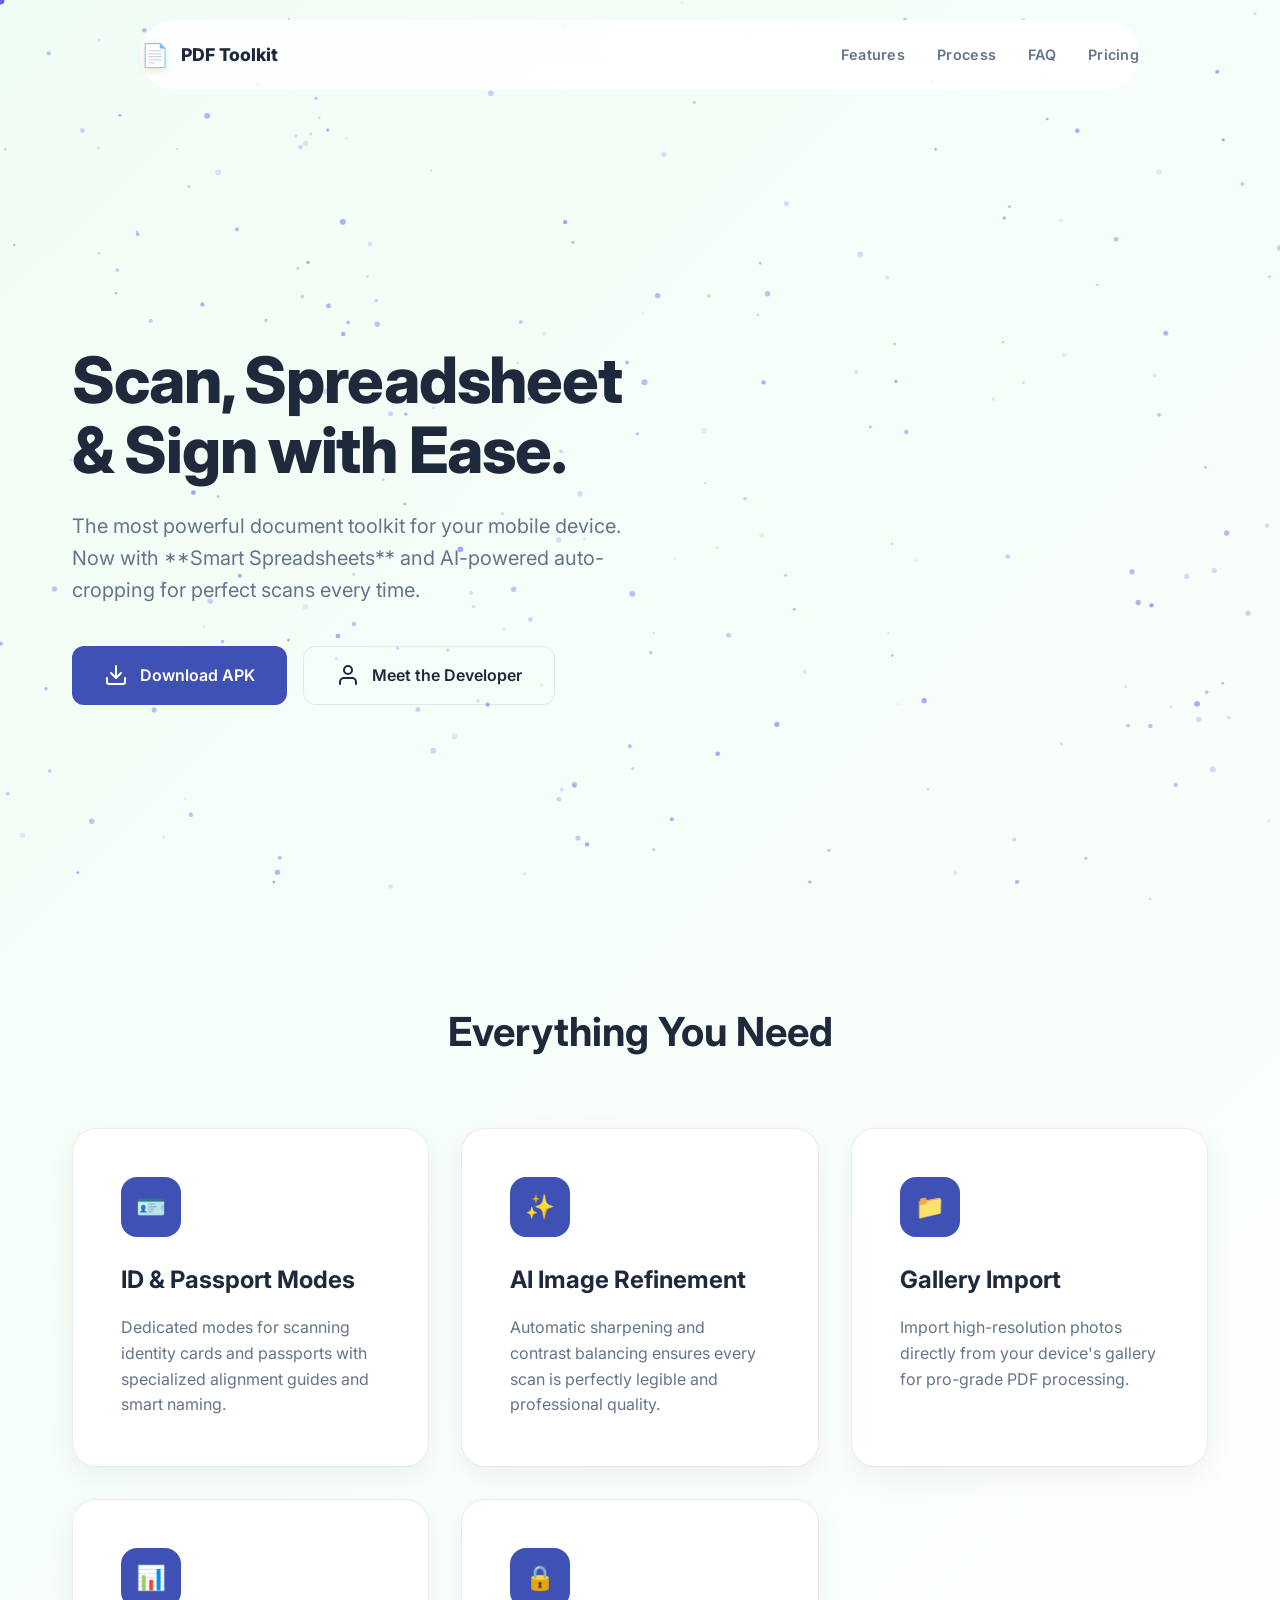
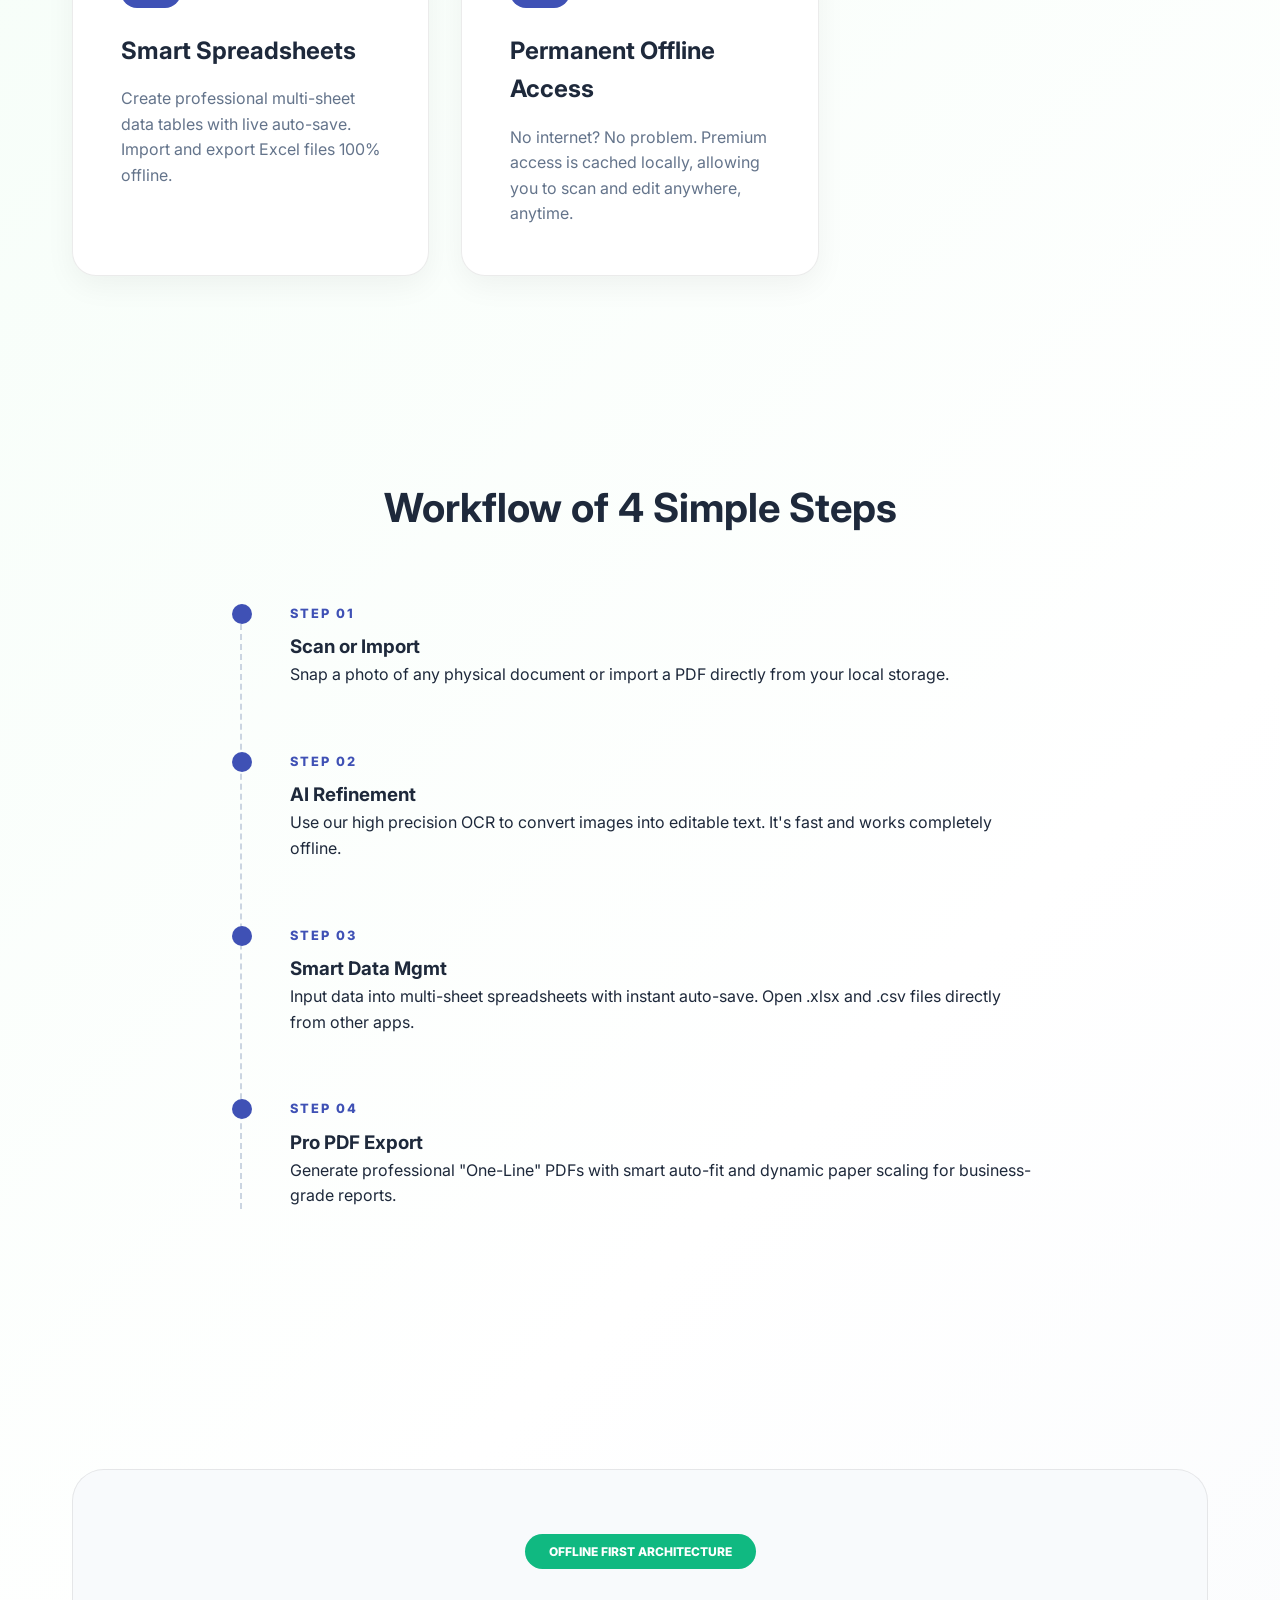
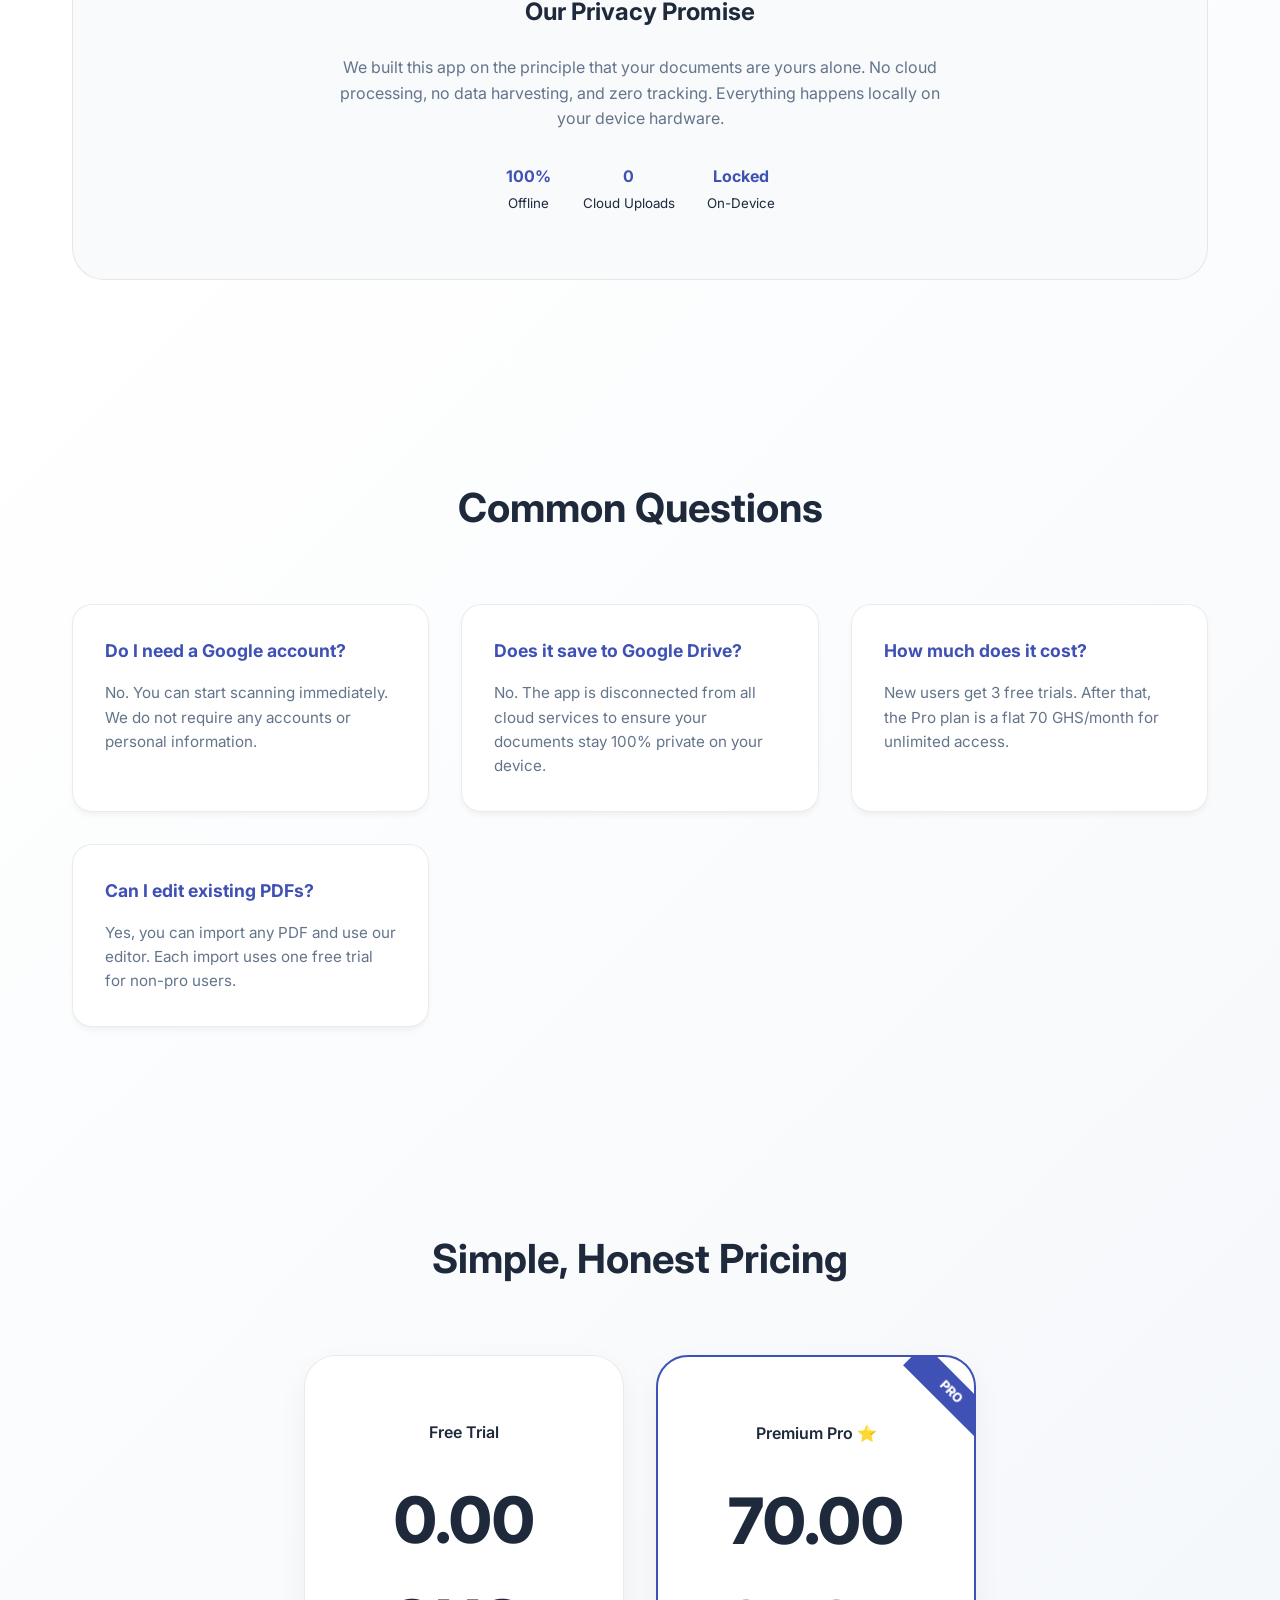
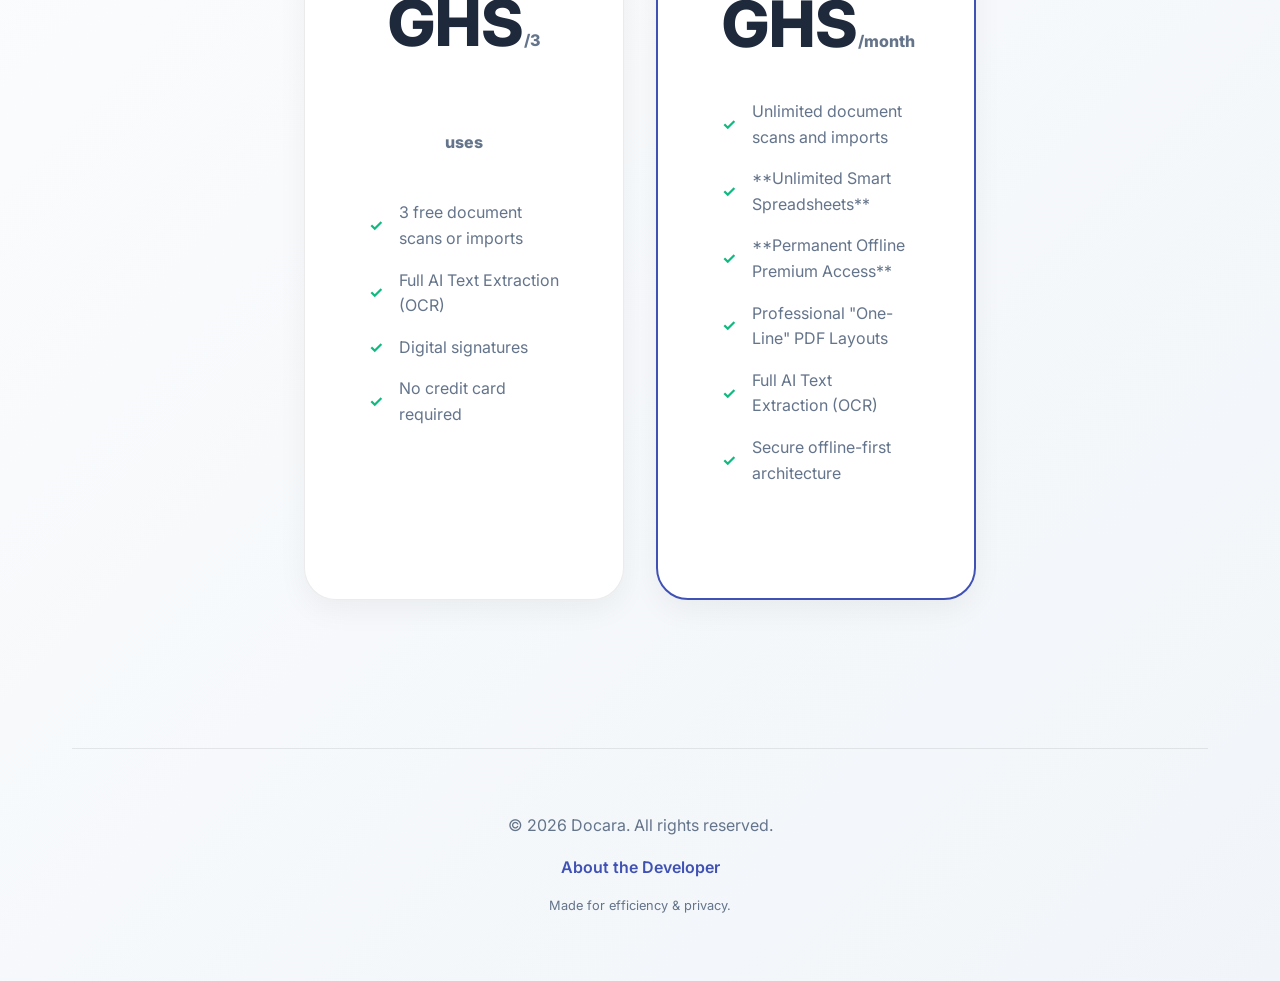
==== landing_page/index.html @ e5826e5a "Initial commit - Clean project state" ====
<!DOCTYPE html>
<html lang="en">

<head>
    <meta charset="UTF-8">
    <meta name="viewport" content="width=device-width, initial-scale=1.0">
    <title>Docara | Professional Document Toolkit</title>
    <link rel="stylesheet" href="style.css">
</head>

<body>
    <!-- Moving Dot Animation Canvas -->
    <canvas id="particleCanvas"></canvas>

    <!-- Navigation Header -->
    <nav class="navbar">
        <div class="nav-container">
            <a href="#" class="nav-logo">
                <div class="logo-icon">📄</div>
                <span>PDF Toolkit</span>
            </a>
            <div class="nav-links">
                <a href="#features">Features</a>
                <a href="#how-it-works">Process</a>
                <a href="#faq">FAQ</a>
                <a href="#pricing">Pricing</a>
            </div>
            <button class="mobile-menu-btn" aria-label="Toggle Menu">
                <span></span>
                <span></span>
                <span></span>
            </button>
        </div>
    </nav>

    <div class="container">
        <!-- Hero Section -->
        <header class="animate">
            <div class="hero-content">
                <div class="hero-left">
                    <h1>Scan, Spreadsheet & Sign with Ease.</h1>
                    <p class="hero-subtitle">The most powerful document toolkit for your mobile device. Now with **Smart Spreadsheets** and AI-powered auto-cropping for perfect scans every time.</p>
                    <div class="cta-group">
                        <a href="Latest_Builds/PDF_Scanner_Latest.apk" class="btn btn-primary" download>
                            <svg width="24" height="24" viewBox="0 0 24 24" fill="none" stroke="currentColor"
                                stroke-width="2" stroke-linecap="round" stroke-linejoin="round">
                                <path d="M21 15v4a2 2 0 0 1-2 2H5a2 2 0 0 1-2-2v-4"></path>
                                <polyline points="7 10 12 15 17 10"></polyline>
                                <line x1="12" y1="15" x2="12" y2="3"></line>
                            </svg>
                            Download APK
                        </a>
                        <a href="about.html" class="btn"
                            style="border: 1px solid var(--glass-border); color: var(--text-main);">
                            <svg width="24" height="24" viewBox="0 0 24 24" fill="none" stroke="currentColor"
                                stroke-width="2" stroke-linecap="round" stroke-linejoin="round">
                                <path d="M20 21v-2a4 4 0 0 0-4-4H8a4 4 0 0 0-4 4v2"></path>
                                <circle cx="12" cy="7" r="4"></circle>
                            </svg>
                            Meet the Developer
                        </a>
                    </div>
                </div>
                <div class="hero-right">
                    <!-- App Mockup Removed Based on User Request -->
                </div>
            </div>
        </header>

        <!-- Features Section -->
        <section id="features" class="features">
            <h2 class="section-title">Everything You Need</h2>
            <div class="feature-grid">
                <div class="feature-card animate">
                    <div class="feature-icon">🪪</div>
                    <h3>ID & Passport Modes</h3>
                    <p>Dedicated modes for scanning identity cards and passports with specialized alignment guides and smart naming.</p>
                </div>
                <div class="feature-card animate">
                    <div class="feature-icon">✨</div>
                    <h3>AI Image Refinement</h3>
                    <p>Automatic sharpening and contrast balancing ensures every scan is perfectly legible and professional quality.</p>
                </div>
                <div class="feature-card animate">
                    <div class="feature-icon">📁</div>
                    <h3>Gallery Import</h3>
                    <p>Import high-resolution photos directly from your device's gallery for pro-grade PDF processing.</p>
                </div>
                <div class="feature-card animate">
                    <div class="feature-icon">📊</div>
                    <h3>Smart Spreadsheets</h3>
                    <p>Create professional multi-sheet data tables with live auto-save. Import and export Excel files 100% offline.</p>
                </div>
                <div class="feature-card animate">
                    <div class="feature-icon">🔒</div>
                    <h3>Permanent Offline Access</h3>
                    <p>No internet? No problem. Premium access is cached locally, allowing you to scan and edit anywhere, anytime.</p>
                </div>
            </div>
        </section>

        <!-- How it Works -->
        <section id="how-it-works" class="how-it-works animate" style="padding: 100px 0;">
            <h2 class="section-title">Workflow of 4 Simple Steps</h2>
            <div class="steps-container">
                <div class="step-item">
                    <span class="step-number">Step 01</span>
                    <h3>Scan or Import</h3>
                    <p>Snap a photo of any physical document or import a PDF directly from your local storage.</p>
                </div>
                <div class="step-item">
                    <span class="step-number">Step 02</span>
                    <h3>AI Refinement</h3>
                    <p>Use our high precision OCR to convert images into editable text. It's fast and works completely
                        offline.</p>
                </div>
                <div class="step-item">
                    <span class="step-number">Step 03</span>
                    <h3>Smart Data Mgmt</h3>
                    <p>Input data into multi-sheet spreadsheets with instant auto-save. Open .xlsx and .csv files directly from other apps.</p>
                </div>
                <div class="step-item">
                    <span class="step-number">Step 04</span>
                    <h3>Pro PDF Export</h3>
                    <p>Generate professional "One-Line" PDFs with smart auto-fit and dynamic paper scaling for business-grade reports.</p>
                </div>
            </div>
        </section>

        <!-- Privacy Promise -->
        <section class="animate">
            <div class="privacy-promise">
                <span class="privacy-badge">OFFLINE FIRST ARCHITECTURE</span>
                <h2>Our Privacy Promise</h2>
                <p style="max-width: 600px; margin: 1.5rem auto; color: var(--text-dim);">We built this app on the
                    principle that your documents are yours alone. No cloud processing, no data harvesting, and zero
                    tracking. Everything happens locally on your device hardware.</p>
                <div style="display: flex; justify-content: center; gap: 2rem; margin-top: 2rem;">
                    <div><strong class="text-accent">100%</strong><br><small>Offline</small></div>
                    <div><strong class="text-accent">0</strong><br><small>Cloud Uploads</small></div>
                    <div><strong class="text-accent">Locked</strong><br><small>On-Device</small></div>
                </div>
            </div>
        </section>

        <!-- FAQ Section -->
        <section id="faq" style="padding: 100px 0;">
            <h2 class="section-title">Common Questions</h2>
            <div class="faq-grid animate">
                <div class="faq-card">
                    <h4>Do I need a Google account?</h4>
                    <p>No. You can start scanning immediately. We do not require any accounts or personal information.</p>
                </div>
                <div class="faq-card">
                    <h4>Does it save to Google Drive?</h4>
                    <p>No. The app is disconnected from all cloud services to ensure your documents stay 100% private on your device.</p>
                </div>
                <div class="faq-card">
                    <h4>How much does it cost?</h4>
                    <p>New users get 3 free trials. After that, the Pro plan is a flat 70 GHS/month for
                        unlimited access.</p>
                </div>
                <div class="faq-card">
                    <h4>Can I edit existing PDFs?</h4>
                    <p>Yes, you can import any PDF and use our editor. Each import uses one free trial for non-pro users.</p>
                </div>
            </div>
        </section>


        <!-- Pricing Section -->
        <section id="pricing" class="pricing">
            <h2 class="section-title">Simple, Honest Pricing</h2>
            <div style="display: flex; justify-content: center; gap: 2rem; flex-wrap: wrap; margin-bottom: 3rem;">
                <!-- Trial Card -->
                <div class="pricing-card animate" style="flex: 1; min-width: 260px; max-width: 320px;">
                    <p style="font-weight: 600;">Free Trial</p>
                    <div class="price">0.00 GHS<span>/3 uses</span></div>
                    <ul class="pricing-list">
                        <li>3 free document scans or imports</li>
                        <li>Full AI Text Extraction (OCR)</li>
                        <li>Digital signatures</li>
                        <li>No credit card required</li>
                    </ul>
                </div>
                <!-- Pro Card -->
                <div class="pricing-card animate has-ribbon" style="flex: 1; min-width: 260px; max-width: 320px;">
                    <p style="font-weight: 600;">Premium Pro ⭐</p>
                    <div class="price">70.00 GHS<span>/month</span></div>
                    <ul class="pricing-list">
                        <li>Unlimited document scans and imports</li>
                        <li>**Unlimited Smart Spreadsheets**</li>
                        <li>**Permanent Offline Premium Access**</li>
                        <li>Professional "One-Line" PDF Layouts</li>
                        <li>Full AI Text Extraction (OCR)</li>
                        <li>Secure offline-first architecture</li>
                    </ul>
                </div>
            </div>
        </section>

        <!-- Footer -->
        <footer
            style="padding: 4rem 0; text-align: center; border-top: 1px solid var(--glass-border); position: relative; z-index: 1;">
            <p style="color: var(--text-dim)">&copy; 2026 Docara. All rights reserved.</p>
            <p style="margin-top: 1rem;"><a href="about.html"
                    style="color: var(--primary); text-decoration: none; font-weight: 600;">About the Developer</a></p>
            <p style="font-size: 0.8rem; margin-top: 1rem; color: var(--text-dim);">Made for efficiency & privacy.</p>
        </footer>
    </div>

    <!-- Particle Background Script -->
    <script>
        const canvas = document.getElementById('particleCanvas');
        const ctx = canvas.getContext('2d');
        let particles = [];
        const particleCount = 1000;

        window.addEventListener('resize', resizeCanvas);
        function resizeCanvas() {
            canvas.width = window.innerWidth;
            canvas.height = window.innerHeight;
        }
        resizeCanvas();

        class Particle {
            constructor() {
                this.init();
            }
            init() {
                this.x = Math.random() * canvas.width;
                this.y = Math.random() * canvas.height;
                this.size = Math.random() * 2 + 1;
                this.speedX = Math.random() * 0.5 - 0.25;
                this.speedY = Math.random() * 0.5 - 0.25;
                this.opacity = Math.random() * 0.5 + 0.1;
            }
            update() {
                this.x += this.speedX;
                this.y += this.speedY;

                if (this.x < 0 || this.x > canvas.width || this.y < 0 || this.y > canvas.height) {
                    this.init();
                }
            }
            draw() {
                ctx.fillStyle = `rgba(99, 102, 241, ${this.opacity})`;
                ctx.beginPath();
                ctx.arc(this.x, this.y, this.size, 0, Math.PI * 2);
                ctx.fill();
            }
        }

        for (let i = 0; i < particleCount; i++) {
            particles.push(new Particle());
        }

        function animate() {
            ctx.clearRect(0, 0, canvas.width, canvas.height);
            particles.forEach(p => {
                p.update();
                p.draw();
            });
            requestAnimationFrame(animate);
        }
        animate();

        // Reveal animations
        const observer = new IntersectionObserver((entries) => {
            entries.forEach(entry => {
                if (entry.isIntersecting) {
                    entry.target.classList.add('visible');
                }
            });
        }, { threshold: 0.1 });

        document.querySelectorAll('.animate').forEach(el => observer.observe(el));

        // Navbar Scroll Effect
        const navbar = document.querySelector('.navbar');
        window.addEventListener('scroll', () => {
            if (window.scrollY > 50) {
                navbar.style.padding = '0.5rem 0';
                navbar.style.boxShadow = '0 10px 30px rgba(0,0,0,0.1)';
            } else {
                navbar.style.padding = '0';
                navbar.style.boxShadow = 'none';
            }
        });

        // Mobile Menu Toggle
        const mobileBtn = document.querySelector('.mobile-menu-btn');
        const navLinks = document.querySelector('.nav-links');

        mobileBtn.addEventListener('click', (e) => {
            e.stopPropagation();
            navLinks.classList.toggle('active');
        });

        // Close mobile menu on link click
        document.querySelectorAll('.nav-links a').forEach(link => {
            link.addEventListener('click', () => {
                if (window.innerWidth <= 968) {
                    navLinks.classList.remove('active');
                }
            });
        });

        // Close mobile menu when clicking outside
        document.addEventListener('click', (e) => {
            if (window.innerWidth <= 968 && navLinks.classList.contains('active')) {
                if (!navLinks.contains(e.target) && !mobileBtn.contains(e.target)) {
                    navLinks.classList.remove('active');
                }
            }
        });
    </script>
</body>

</html>
---- landing_page/style.css ----
@import url('https://fonts.googleapis.com/css2?family=Inter:wght@400;600;800&display=swap');

:root {
    --primary: #3F51B5;
    --primary-dark: #303F9F;
    --accent: #6366f1;
    --bg-dark: #f0fdf4;
    --bg-gradient: linear-gradient(135deg, #f0fdf4 0%, #ffffff 50%, #f1f5f9 100%);
    --bg-card: #ffffff;
    --text-main: #1e293b;
    --text-dim: #64748b;
    --glass-border: rgba(0, 0, 0, 0.08);
    --card-shadow: 0 10px 30px rgba(0, 0, 0, 0.05);
    --nav-height: 80px;
}

* {
    margin: 0;
    padding: 0;
    box-sizing: border-box;
}

body {
    font-family: 'Inter', sans-serif;
    background-color: var(--bg-dark);
    background-image: var(--bg-gradient);
    color: var(--text-main);
    line-height: 1.6;
    overflow-x: hidden;
    min-height: 100vh;
}

html {
    overflow-x: hidden;
}

/* Particle Canvas */
#particleCanvas {
    position: fixed;
    top: 0;
    left: 0;
    width: 100%;
    height: 100%;
    z-index: -1;
    pointer-events: none;
}

/* Animations */
@keyframes fadeIn {
    from { opacity: 0; transform: translateY(20px); }
    to { opacity: 1; transform: translateY(0); }
}

.animate {
    opacity: 0;
    transition: all 0.8s ease;
}

.animate.visible {
    opacity: 1;
    transform: translateY(0);
}

/* Layout */
.container {
    max-width: 1200px;
    margin: 0 auto;
    padding: 0 2rem;
    position: relative;
    z-index: 1;
}

@media (max-width: 768px) {
    .container {
        padding: 0 1.25rem;
    }
}

/* Floating Pill Navigation Bar */
.navbar {
    position: fixed;
    top: 20px;
    left: 50%;
    transform: translateX(-50%);
    width: 90%;
    max-width: 1000px;
    height: 70px;
    background: rgba(255, 255, 255, 0.85);
    backdrop-filter: blur(20px);
    -webkit-backdrop-filter: blur(20px);
    border: 1px solid rgba(255, 255, 255, 0.4);
    border-radius: 100px;
    z-index: 1000;
    display: flex !important;
    align-items: center !important;
    padding: 0 1.5rem;
    box-shadow: 0 10px 40px rgba(0, 0, 0, 0.08);
    transition: all 0.4s cubic-bezier(0.4, 0, 0.2, 1);
}

.nav-container {
    width: 100%;
    display: flex !important;
    justify-content: space-between !important;
    align-items: center !important;
}

.nav-logo {
    display: flex !important;
    align-items: center !important;
    gap: 0.75rem;
    text-decoration: none;
    color: var(--text-main);
    font-weight: 800;
    font-size: 1.1rem;
    white-space: nowrap;
}

.logo-icon {
    font-size: 1.4rem;
    filter: drop-shadow(0 2px 4px rgba(0,0,0,0.1));
}

.nav-links {
    display: flex !important;
    gap: 2rem;
    align-items: center !important;
}

.nav-links a {
    text-decoration: none;
    color: var(--text-dim);
    font-weight: 600;
    font-size: 0.9rem;
    transition: all 0.3s ease;
    letter-spacing: 0.02em;
}

.nav-links a:hover {
    color: var(--primary);
    transform: translateY(-1px);
}

.nav-cta {
    display: flex !important;
    align-items: center !important;
}

.btn-sm {
    padding: 0.7rem 1.5rem !important;
    font-size: 0.85rem !important;
    border-radius: 50px !important;
    background: var(--primary) !important;
    color: #fff !important;
    box-shadow: 0 4px 15px rgba(63, 81, 181, 0.3) !important;
}

.btn-sm:hover {
    transform: translateY(-2px) scale(1.05) !important;
    box-shadow: 0 8px 20px rgba(63, 81, 181, 0.4) !important;
}

.mobile-menu-btn {
    display: none;
    flex-direction: column;
    gap: 5px;
    background: none;
    border: none;
    cursor: pointer;
    padding: 10px;
}

.mobile-menu-btn span {
    width: 22px;
    height: 2px;
    background: var(--text-main);
    border-radius: 2px;
    transition: all 0.3s ease;
}

/* Mobile Menu Active State */
.nav-links.active {
    display: flex !important;
    position: fixed;
    top: 90px;
    left: 5%;
    width: 90%;
    background: rgba(255, 255, 255, 0.98);
    backdrop-filter: blur(10px);
    flex-direction: column;
    padding: 2rem;
    border-radius: 24px;
    box-shadow: 0 15px 40px rgba(0,0,0,0.15);
    border: 1px solid rgba(255,255,255,0.5);
    z-index: 999;
    animation: slideIn 0.3s ease forwards;
}

@keyframes slideIn {
    from { opacity: 0; transform: translateY(-10px); }
    to { opacity: 1; transform: translateY(0); }
}

/* Hero Section */
header {
    min-height: 100vh;
    display: flex;
    align-items: center;
    position: relative;
    padding-top: 150px;
}

.hero-content {
    display: grid;
    grid-template-columns: 1.2fr 1fr;
    gap: 4rem;
    align-items: center;
}

h1 {
    font-size: 4rem;
    font-weight: 800;
    line-height: 1.1;
    margin-bottom: 1.5rem;
    color: var(--text-main);
    letter-spacing: -0.02em;
}

.hero-subtitle {
    font-size: 1.25rem;
    color: var(--text-dim);
    margin-bottom: 2.5rem;
}

.cta-group {
    display: flex;
    gap: 1rem;
}

.btn {
    padding: 1rem 2rem;
    border-radius: 12px;
    font-weight: 600;
    text-decoration: none;
    transition: all 0.3s ease;
    display: inline-flex;
    align-items: center;
    gap: 0.75rem;
}

.btn-primary {
    background-color: var(--primary);
    color: #fff;
}

.btn-primary:hover {
    transform: translateY(-2px);
    box-shadow: 0 10px 20px rgba(63, 81, 181, 0.2);
}

.hero-image {
    position: relative;
    border-radius: 40px;
    overflow: hidden;
    box-shadow: 0 30px 60px rgba(0,0,0,0.1);
    border: 8px solid #f8fafc;
}

.hero-image img {
    width: 100%;
    display: block;
}

/* Features Section */
.features {
    padding: 100px 0;
}

.section-title {
    text-align: center;
    font-size: 2.5rem;
    margin-bottom: 4rem;
}

@media (max-width: 768px) {
    .section-title {
        font-size: 1.85rem;
        margin-bottom: 2.5rem;
        padding: 0 1rem;
    }
}

.feature-grid {
    display: grid;
    grid-template-columns: repeat(auto-fit, minmax(300px, 1fr));
    gap: 2rem;
}

.feature-card {
    background: var(--bg-card);
    padding: 3rem;
    border-radius: 24px;
    border: 1px solid var(--glass-border);
    transition: all 0.3s ease;
    box-shadow: var(--card-shadow);
}

.feature-card:hover {
    transform: translateY(-10px);
    box-shadow: 0 20px 40px rgba(0,0,0,0.08);
    border-color: var(--primary);
}

.feature-icon {
    width: 60px;
    height: 60px;
    background: var(--primary);
    border-radius: 16px;
    display: flex;
    align-items: center;
    justify-content: center;
    margin-bottom: 1.5rem;
    font-size: 1.5rem;
    color: #fff;
}

.feature-card h3 {
    font-size: 1.5rem;
    margin-bottom: 1rem;
}

.feature-card p {
    color: var(--text-dim);
}

/* Pricing Section */
.pricing {
    padding: 100px 0;
    text-align: center;
}

.pricing-card {
    max-width: 400px;
    background: #fff;
    padding: 4rem;
    border-radius: 32px;
    border: 1px solid var(--glass-border);
    position: relative;
    overflow: hidden;
    box-shadow: var(--card-shadow);
}

.pricing-card.has-ribbon {
    border: 2px solid var(--primary);
}

.pricing-card.has-ribbon::before {
    content: 'PRO';
    position: absolute;
    top: 20px;
    right: -30px;
    background: var(--primary);
    color: #fff;
    padding: 5px 40px;
    transform: rotate(45deg);
    font-weight: 800;
    font-size: 0.8rem;
}

.price {
    font-size: 4rem;
    font-weight: 800;
    margin: 1.5rem 0;
}

.price span {
    font-size: 1rem;
    color: var(--text-dim);
}

.pricing-list {
    list-style: none;
    text-align: left;
    margin-bottom: 3rem;
}

.pricing-list li {
    margin-bottom: 1rem;
    display: flex;
    align-items: center;
    gap: 1rem;
    color: var(--text-dim);
}

.pricing-list li::before {
    content: '\2713';
    color: #10b981;
    font-weight: bold;
}

/* Responsive Enhancements */
@media (max-width: 968px) {
    .navbar {
        width: 95%;
        height: 60px;
        top: 15px;
        padding: 0 1rem;
    }

    .nav-logo span {
        font-size: 1rem;
    }

    header {
        padding-top: 130px;
        min-height: auto;
        padding-bottom: 60px;
    }

    .hero-content {
        grid-template-columns: 1fr;
        text-align: center;
        gap: 3rem;
    }
    
    .cta-group {
        justify-content: center;
        flex-direction: column;
        width: 100%;
        max-width: 300px;
        margin: 0 auto;
    }

    .btn {
        width: 100%;
        justify-content: center;
    }
    
    h1 {
        font-size: 2.75rem;
        margin-bottom: 1rem;
    }

    .hero-subtitle {
        font-size: 1.1rem;
        padding: 0 1rem;
    }
    
    .hero-image {
        max-width: 100%;
        margin: 0 auto;
        border-width: 4px;
    }

    .nav-links {
        display: none !important;
    }

    .nav-cta {
        display: none; /* Hide CTA on small mobile to save space */
    }

    .mobile-menu-btn {
        display: flex !important;
    }

    .features {
        padding: 60px 0;
    }

    .section-title {
        font-size: 2rem;
        margin-bottom: 3rem;
    }

    .pricing-card {
        padding: 2.5rem 1.25rem;
        max-width: 92%;
        margin: 0 auto;
    }

    .price {
        font-size: 2.75rem;
    }
}

@media (max-width: 480px) {
    body {
        font-size: 0.95rem; /* slightly smaller base font */
    }

    h1 {
        font-size: 2rem;
        margin-bottom: 0.75rem;
    }

    .hero-subtitle {
        font-size: 0.95rem;
        margin-bottom: 1.5rem;
    }

    .btn {
        padding: 0.75rem 1.2rem;
        font-size: 0.95rem;
    }

    .hero-image {
        max-width: 250px;
        border-width: 2px;
    }

    .navbar {
        height: 50px;
        padding: 0 0.75rem;
    }

    .nav-logo span {
        font-size: 0.85rem;
    }

    .logo-icon {
        font-size: 1.1rem;
    }

    /* Minimize other sections */
    .section-title {
        font-size: 1.5rem;
        margin-bottom: 2rem;
    }

    .feature-icon {
        width: 45px;
        height: 45px;
        font-size: 1.25rem;
        margin-bottom: 1rem;
    }

    .feature-card {
        padding: 1.5rem;
    }

    .feature-card h3 {
        font-size: 1.2rem;
    }

    .pricing-card {
        padding: 1.5rem 1rem;
    }

    .price {
        font-size: 2.25rem;
    }

    .step-number {
        font-size: 0.75rem;
    }

    .step-item {
        margin-bottom: 2.5rem;
    }
}

/* Steps Section */
.steps-container {
    max-width: 800px;
    margin: 4rem auto;
    position: relative;
    padding-left: 3rem;
    border-left: 2px dashed #cbd5e1;
}

@media (max-width: 768px) {
    .steps-container {
        padding-left: 0;
        margin: 3rem 0;
        border-left: none;
        text-align: center;
    }
    .step-item {
        padding-top: 30px;
    }
    .step-item::before {
        left: 50%;
        transform: translateX(-50%);
        top: 0;
    }
}

.step-item {
    position: relative;
    margin-bottom: 4rem;
}

.step-item::before {
    content: '';
    position: absolute;
    left: -3.65rem;
    top: 0;
    width: 20px;
    height: 20px;
    background: var(--primary);
    border-radius: 50%;
}

.step-number {
    font-size: 0.8rem;
    font-weight: 800;
    color: var(--primary);
    text-transform: uppercase;
    letter-spacing: 2px;
    margin-bottom: 0.5rem;
    display: block;
}

/* Privacy Promise */
.privacy-promise {
    background: #f8fafc;
    border: 1px solid var(--glass-border);
    padding: 4rem;
    border-radius: 32px;
    text-align: center;
    margin: 6rem 0;
}

@media (max-width: 768px) {
    .privacy-promise {
        padding: 2.5rem 1.25rem;
        margin: 4rem 1rem;
        border-radius: 24px;
    }
}

.privacy-badge {
    background: #10b981;
    color: #fff;
    padding: 0.5rem 1.5rem;
    border-radius: 100px;
    font-weight: 800;
    font-size: 0.75rem;
    display: inline-block;
    margin-bottom: 1.5rem;
}

/* FAQ Section */
.faq-grid {
    display: grid;
    grid-template-columns: repeat(auto-fit, minmax(300px, 1fr));
    gap: 2rem;
    margin-top: 4rem;
}

.faq-card {
    background: var(--bg-card);
    padding: 2rem;
    border-radius: 20px;
    border: 1px solid var(--glass-border);
    box-shadow: 0 4px 6px -1px rgba(0,0,0,0.05);
}

@media (max-width: 768px) {
    .faq-grid {
        gap: 1.25rem;
    }
    .faq-card {
        padding: 1.5rem;
    }
}

.faq-card h4 {
    color: var(--primary);
    margin-bottom: 1rem;
    font-size: 1.1rem;
}

.faq-card p {
    font-size: 0.95rem;
    color: var(--text-dim);
}

/* Utility */
.text-accent { color: var(--primary); }
.mt-4 { margin-top: 1rem; }

/* ============================================
   About Page Styles
   ============================================ */
.about-section {
    padding: 160px 0 60px;
}

.story-content {
    max-width: 800px;
    margin: 0 auto;
    background: var(--bg-card);
    padding: 3rem;
    border-radius: 32px;
    border: 1px solid var(--glass-border);
    box-shadow: var(--card-shadow);
}

.story-header {
    text-align: center;
    margin-bottom: 3rem;
}

.dev-badge {
    display: inline-block;
    background: var(--primary);
    color: #fff;
    padding: 0.5rem 1.5rem;
    border-radius: 50px;
    font-weight: 600;
    font-size: 0.9rem;
    margin-bottom: 1rem;
}

.story-text p {
    margin-bottom: 1.5rem;
    font-size: 1.1rem;
    color: var(--text-main);
}

.back-link {
    display: inline-flex;
    align-items: center;
    gap: 0.5rem;
    color: var(--primary);
    text-decoration: none;
    font-weight: 600;
    margin-bottom: 2rem;
    transition: transform 0.3s ease;
}

.back-link:hover {
    transform: translateX(-5px);
}
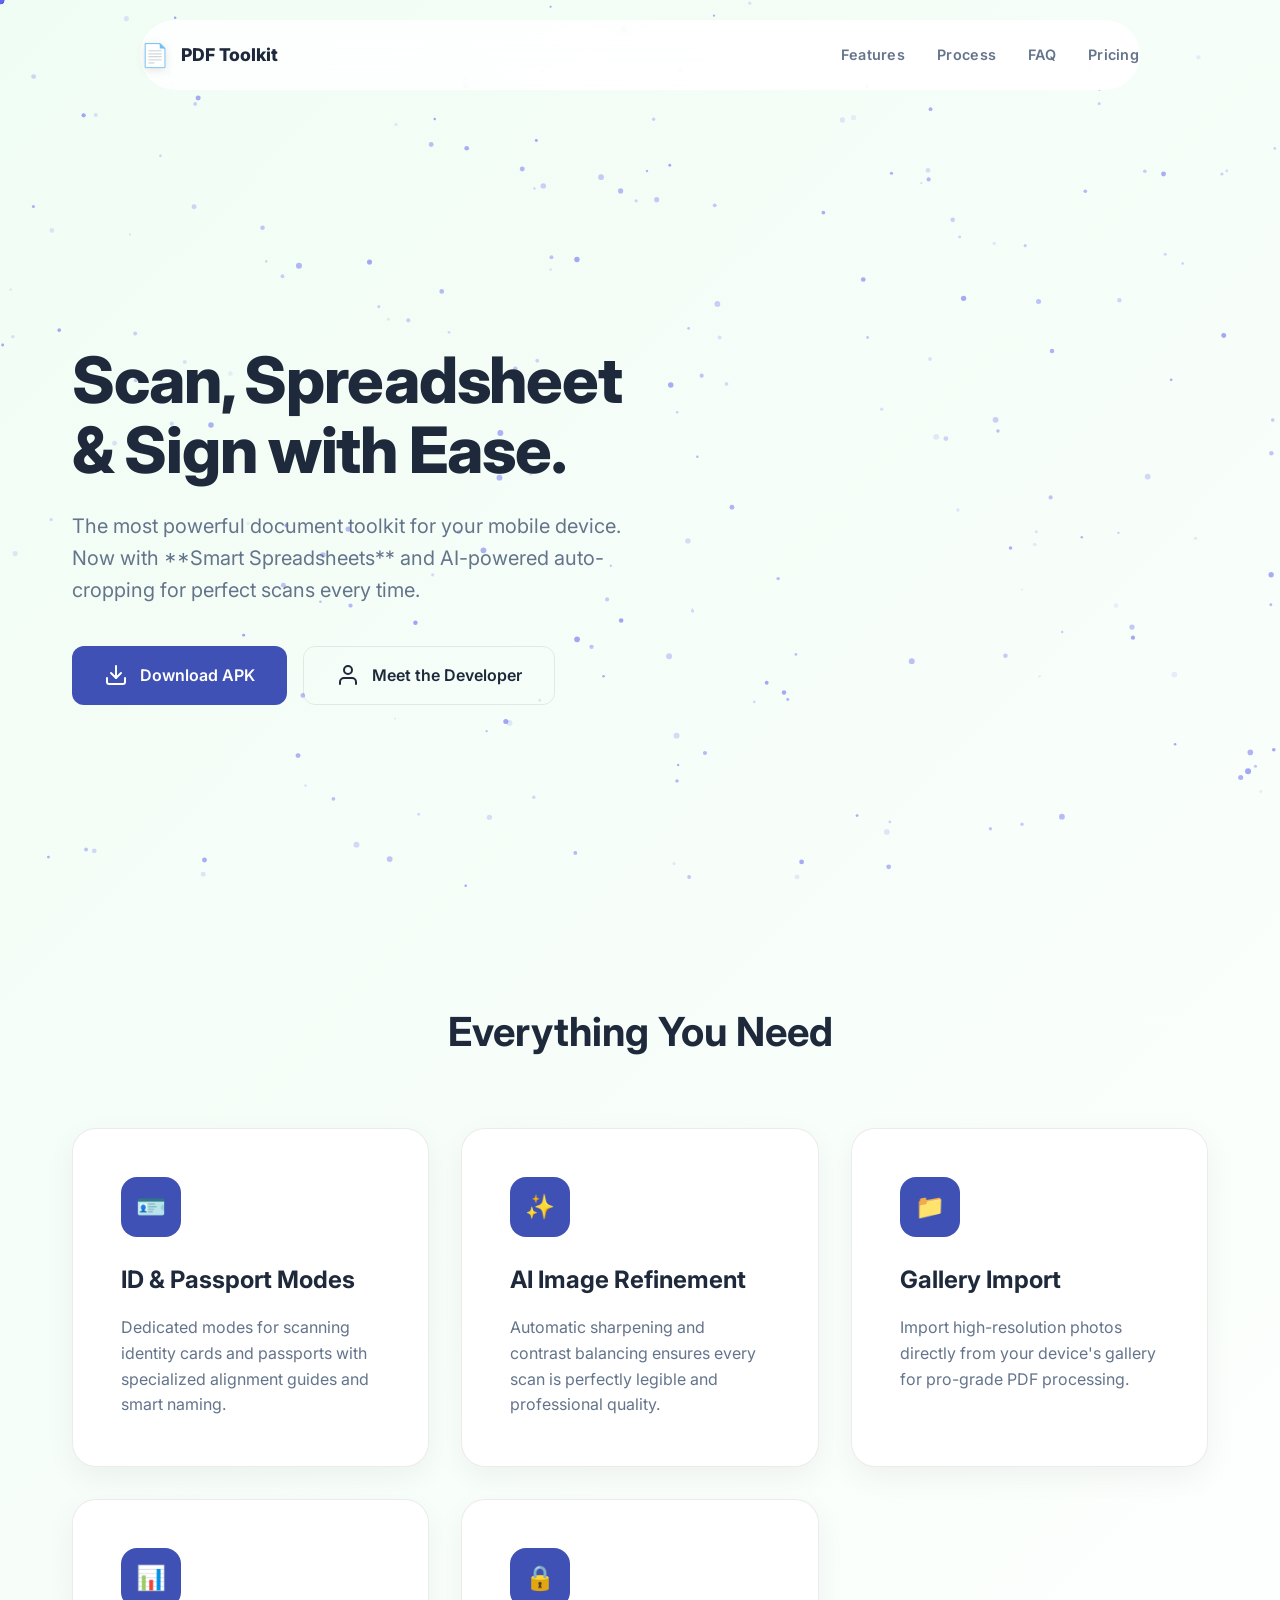
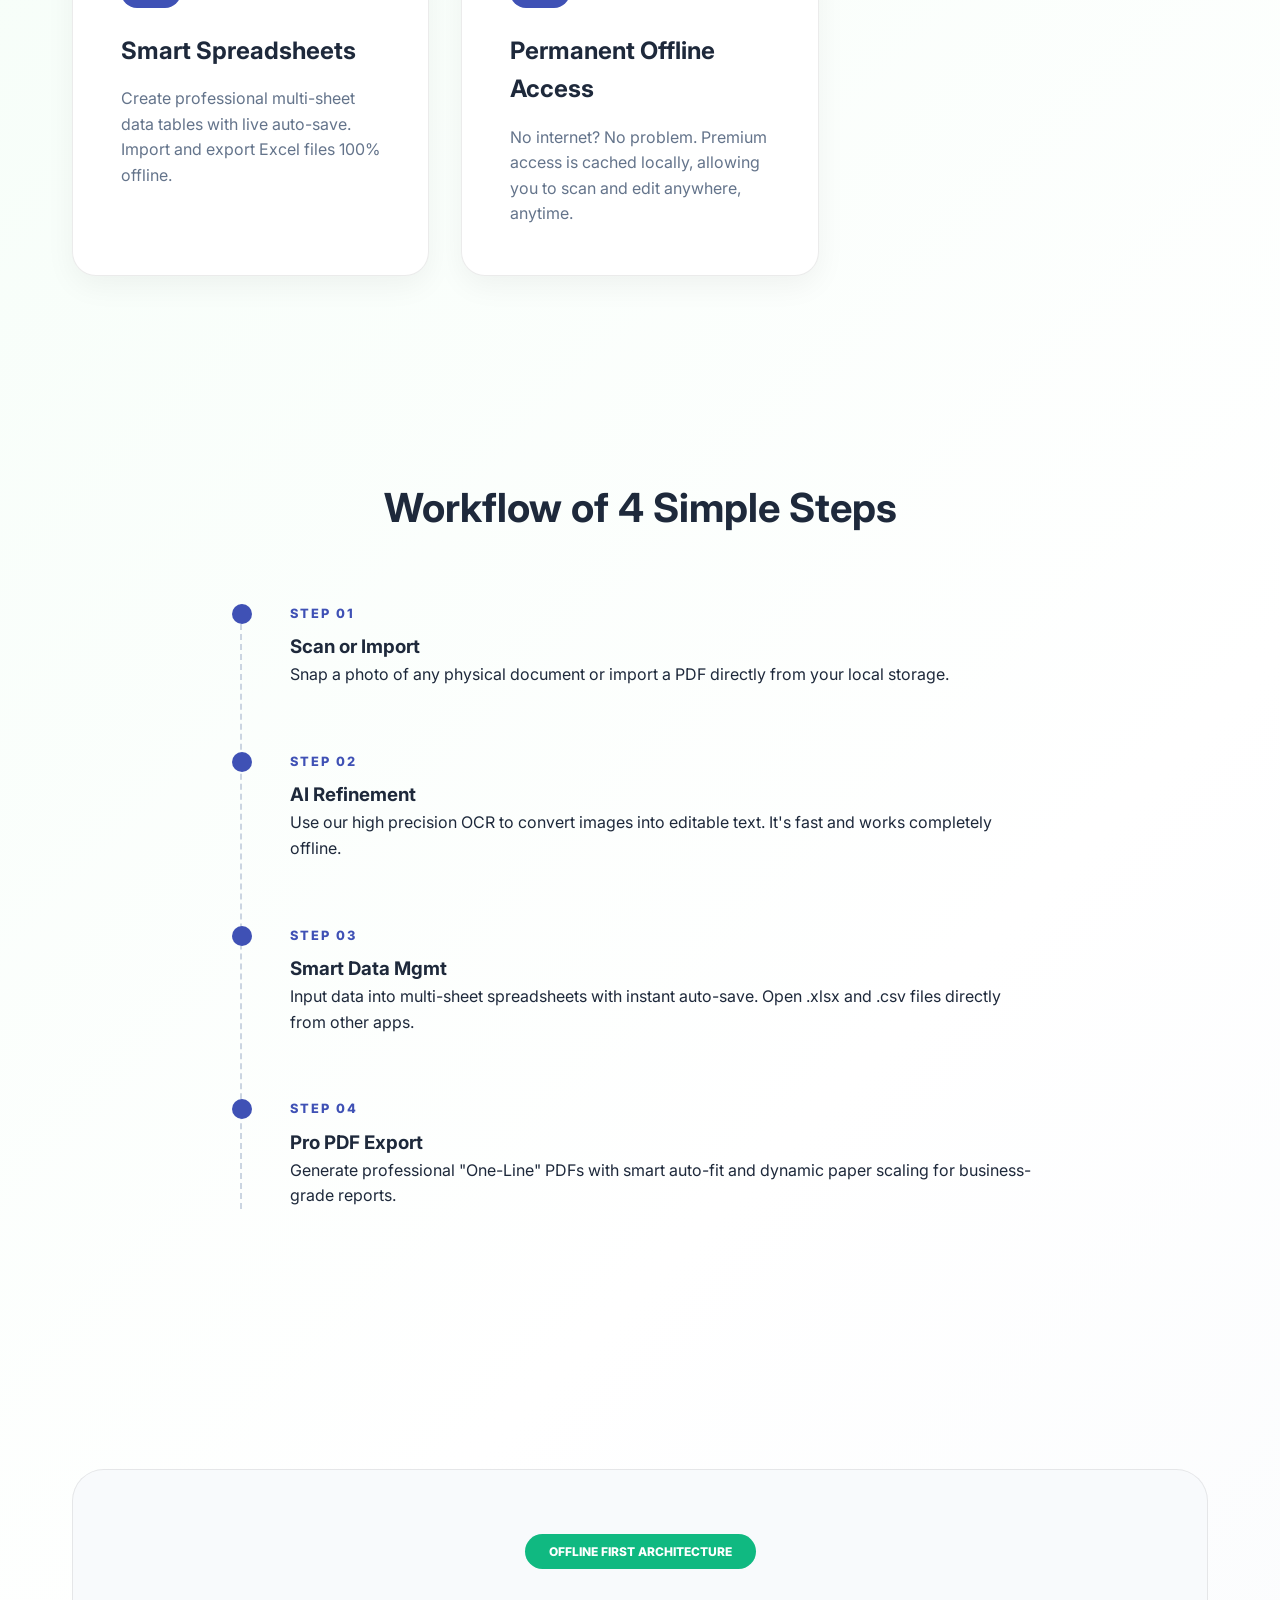
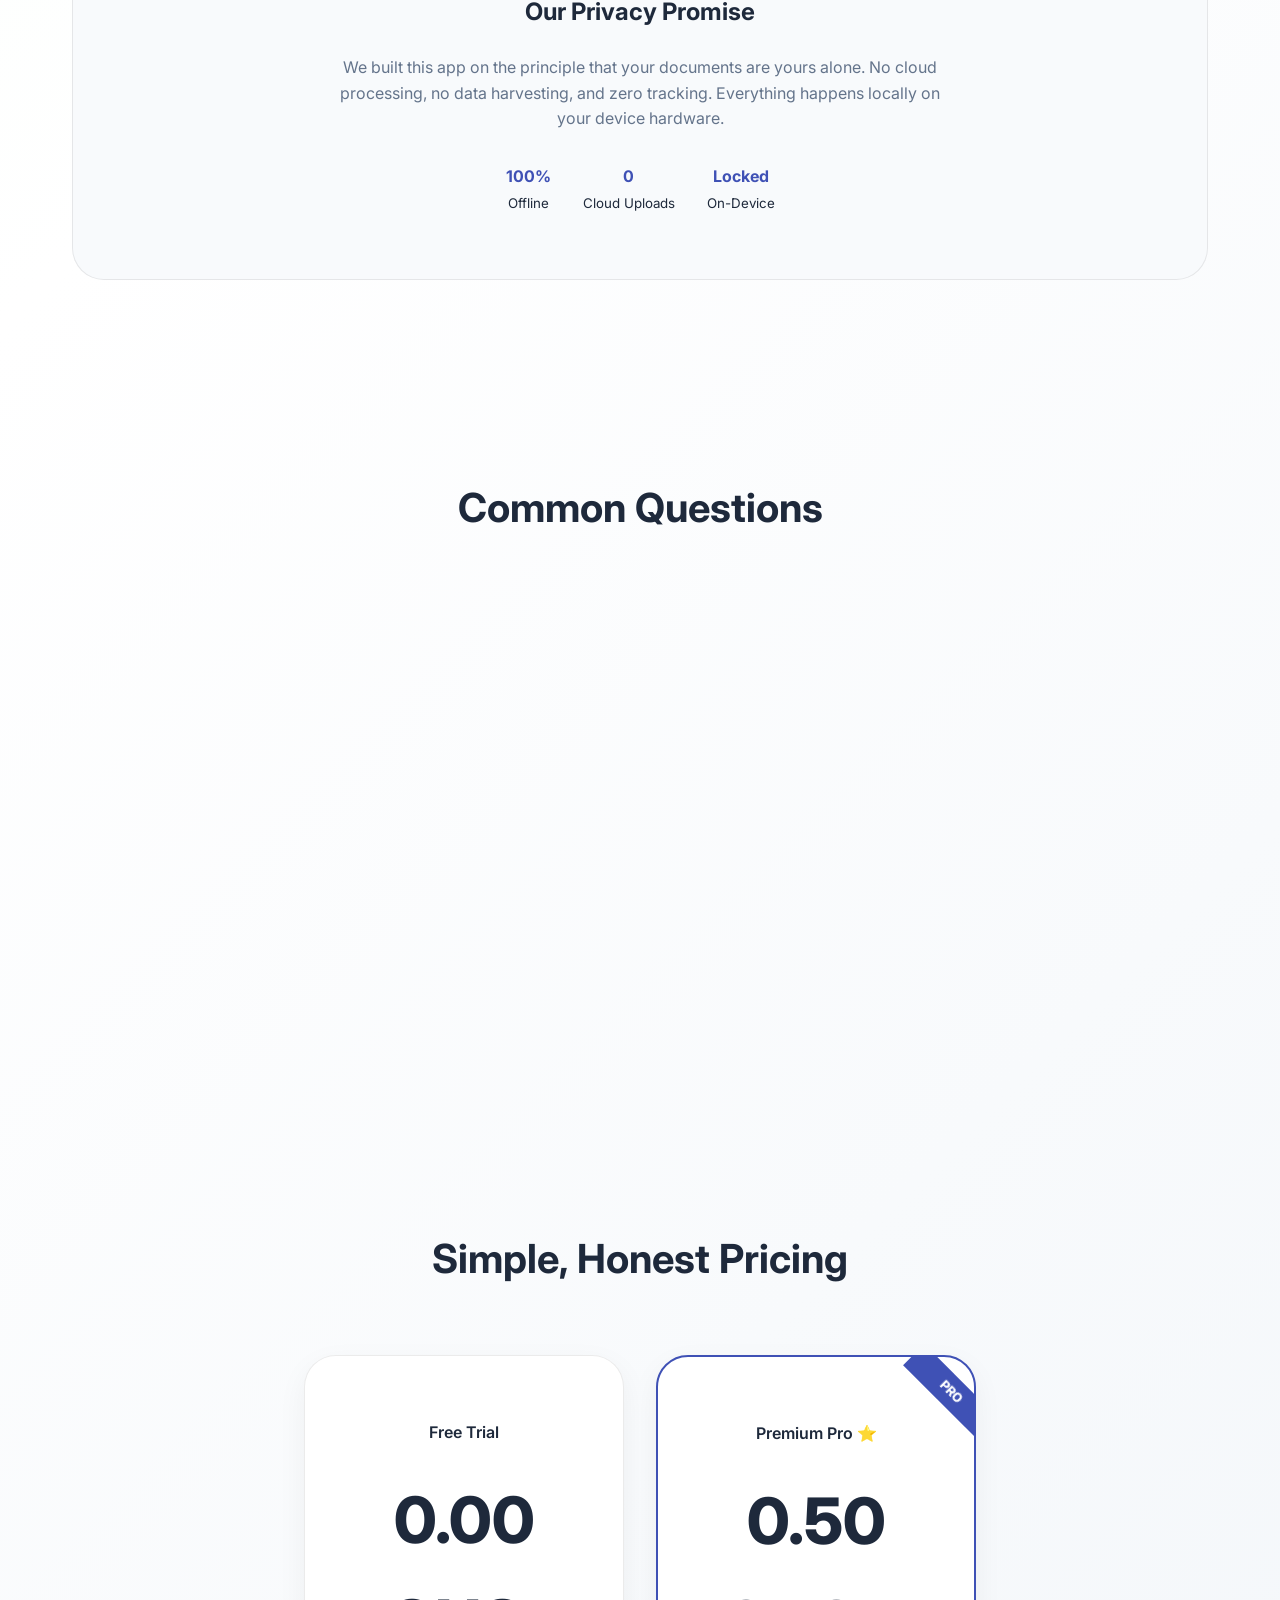
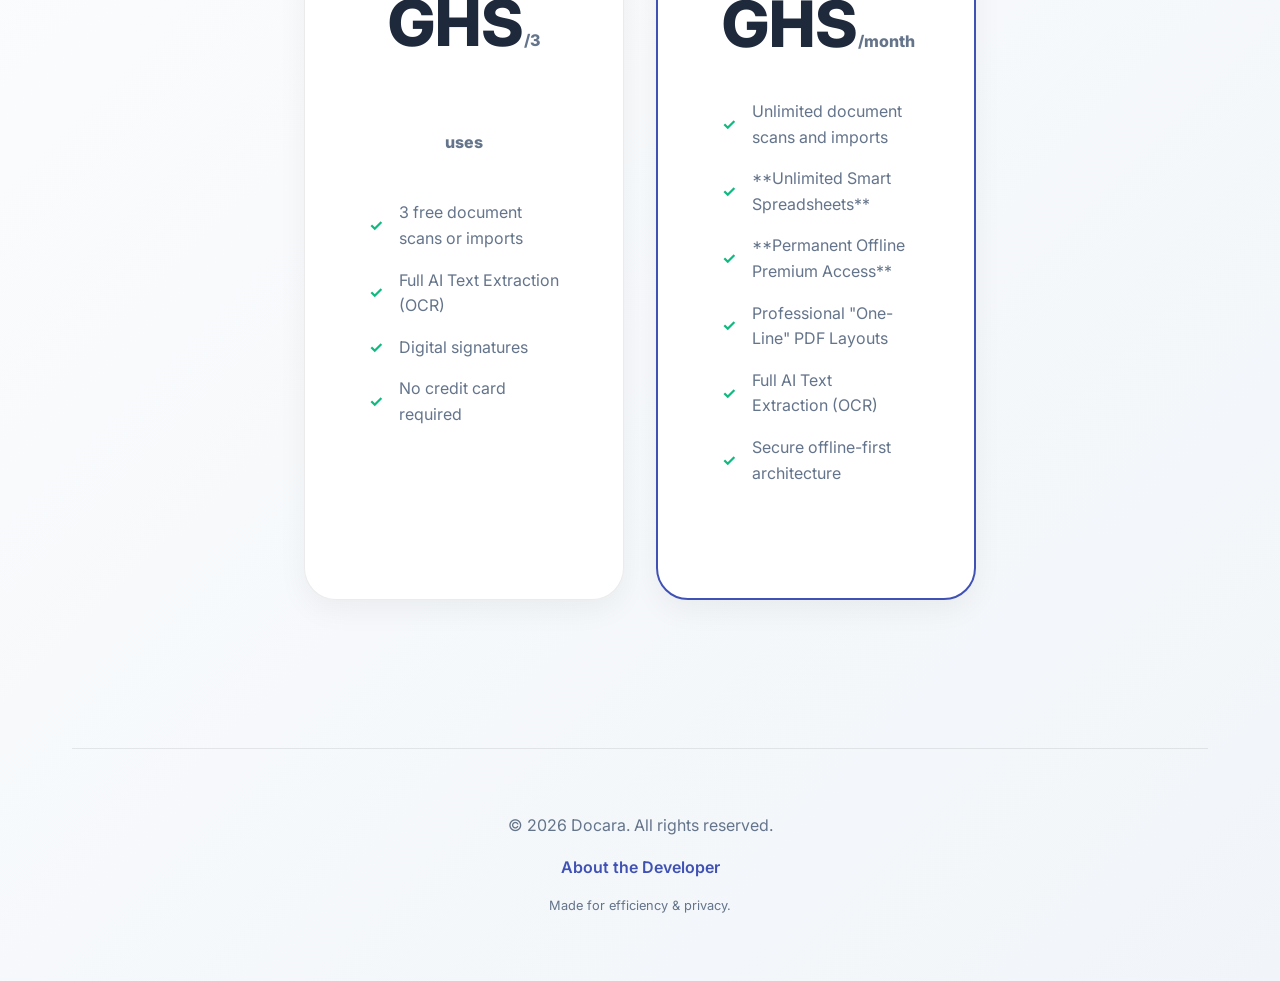
==== commit 4766717f: "chore: remove all monetization, paywall, and free trial logic - make app 100% free" ====
--- a/landing_page/index.html
+++ b/landing_page/index.html
@@ -157,7 +157,7 @@
                 </div>
                 <div class="faq-card">
                     <h4>How much does it cost?</h4>
-                    <p>New users get 3 free trials. After that, the Pro plan is a flat 70 GHS/month for
+                    <p>New users get 3 free trials. After that, the Pro plan is a flat 0.50 GHS/month for
                         unlimited access.</p>
                 </div>
                 <div class="faq-card">
@@ -186,7 +186,7 @@
                 <!-- Pro Card -->
                 <div class="pricing-card animate has-ribbon" style="flex: 1; min-width: 260px; max-width: 320px;">
                     <p style="font-weight: 600;">Premium Pro ⭐</p>
-                    <div class="price">70.00 GHS<span>/month</span></div>
+                    <div class="price">0.50 GHS<span>/month</span></div>
                     <ul class="pricing-list">
                         <li>Unlimited document scans and imports</li>
                         <li>**Unlimited Smart Spreadsheets**</li>
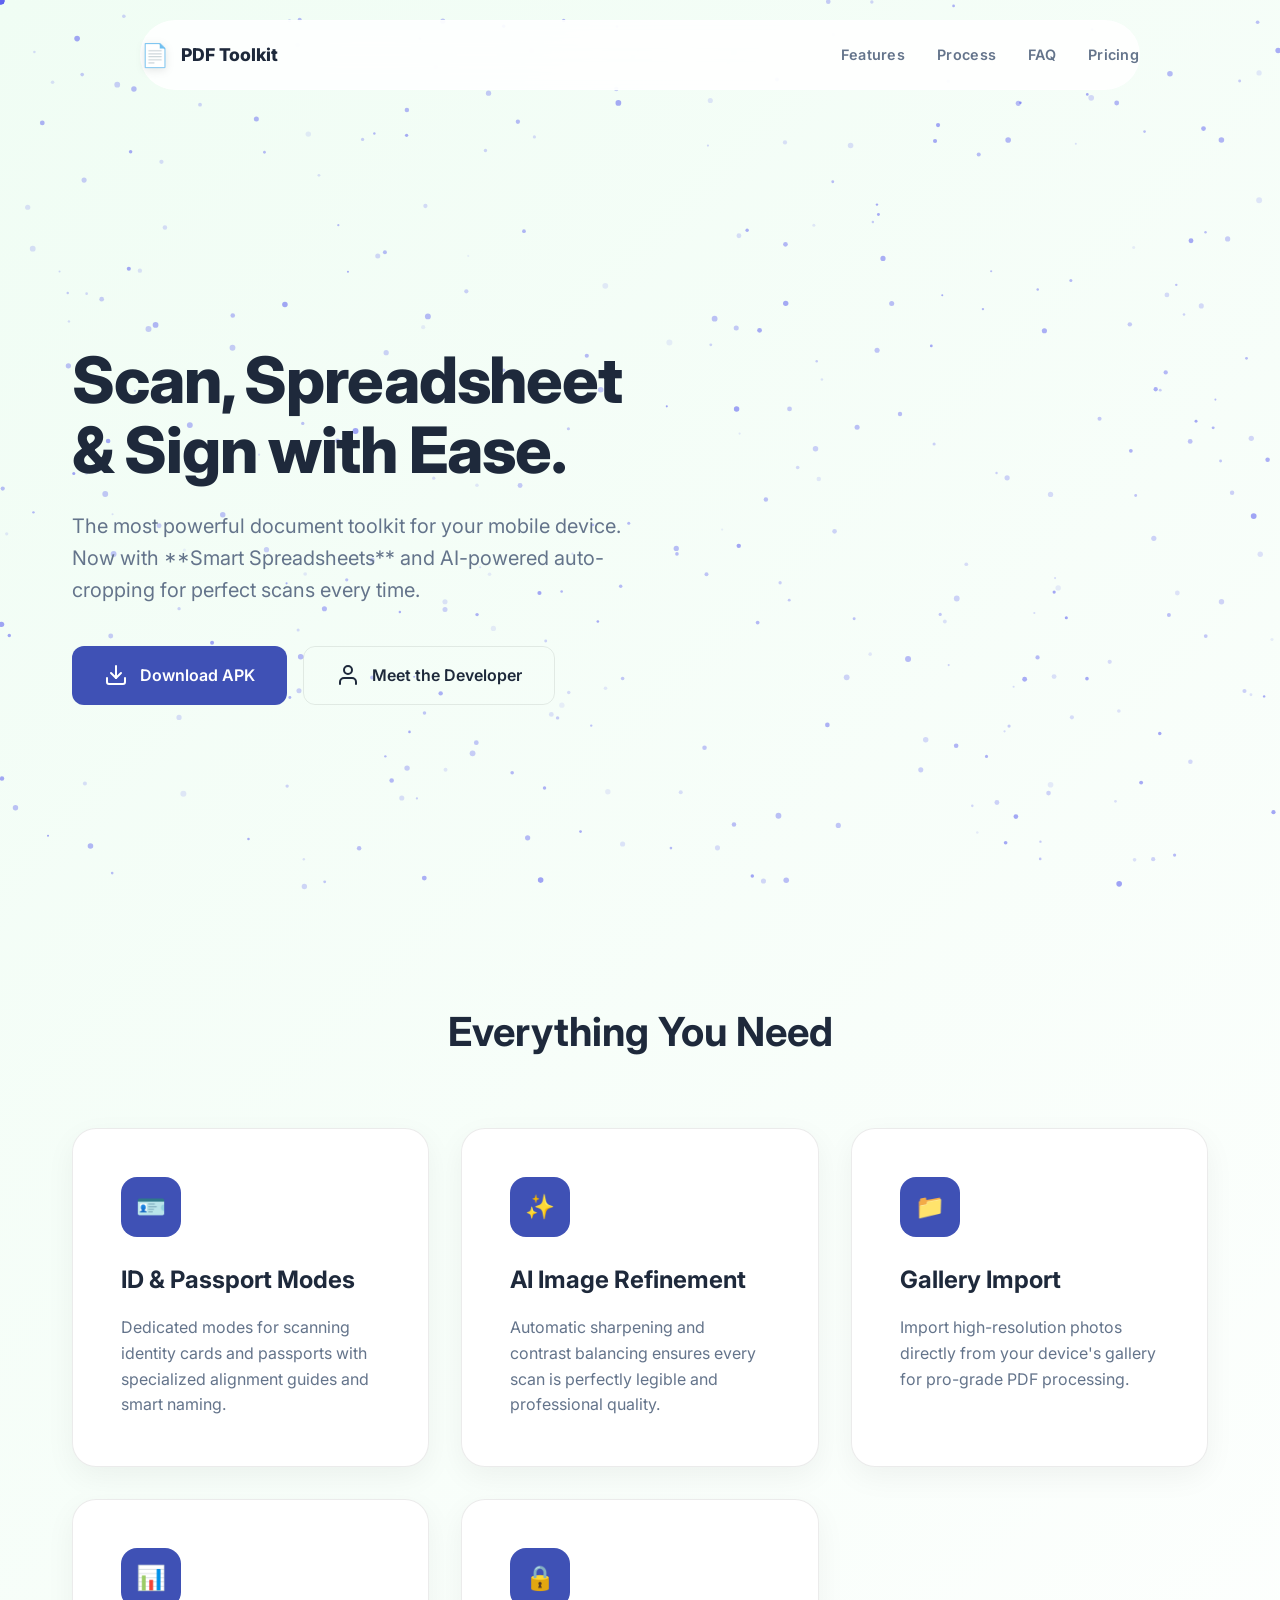
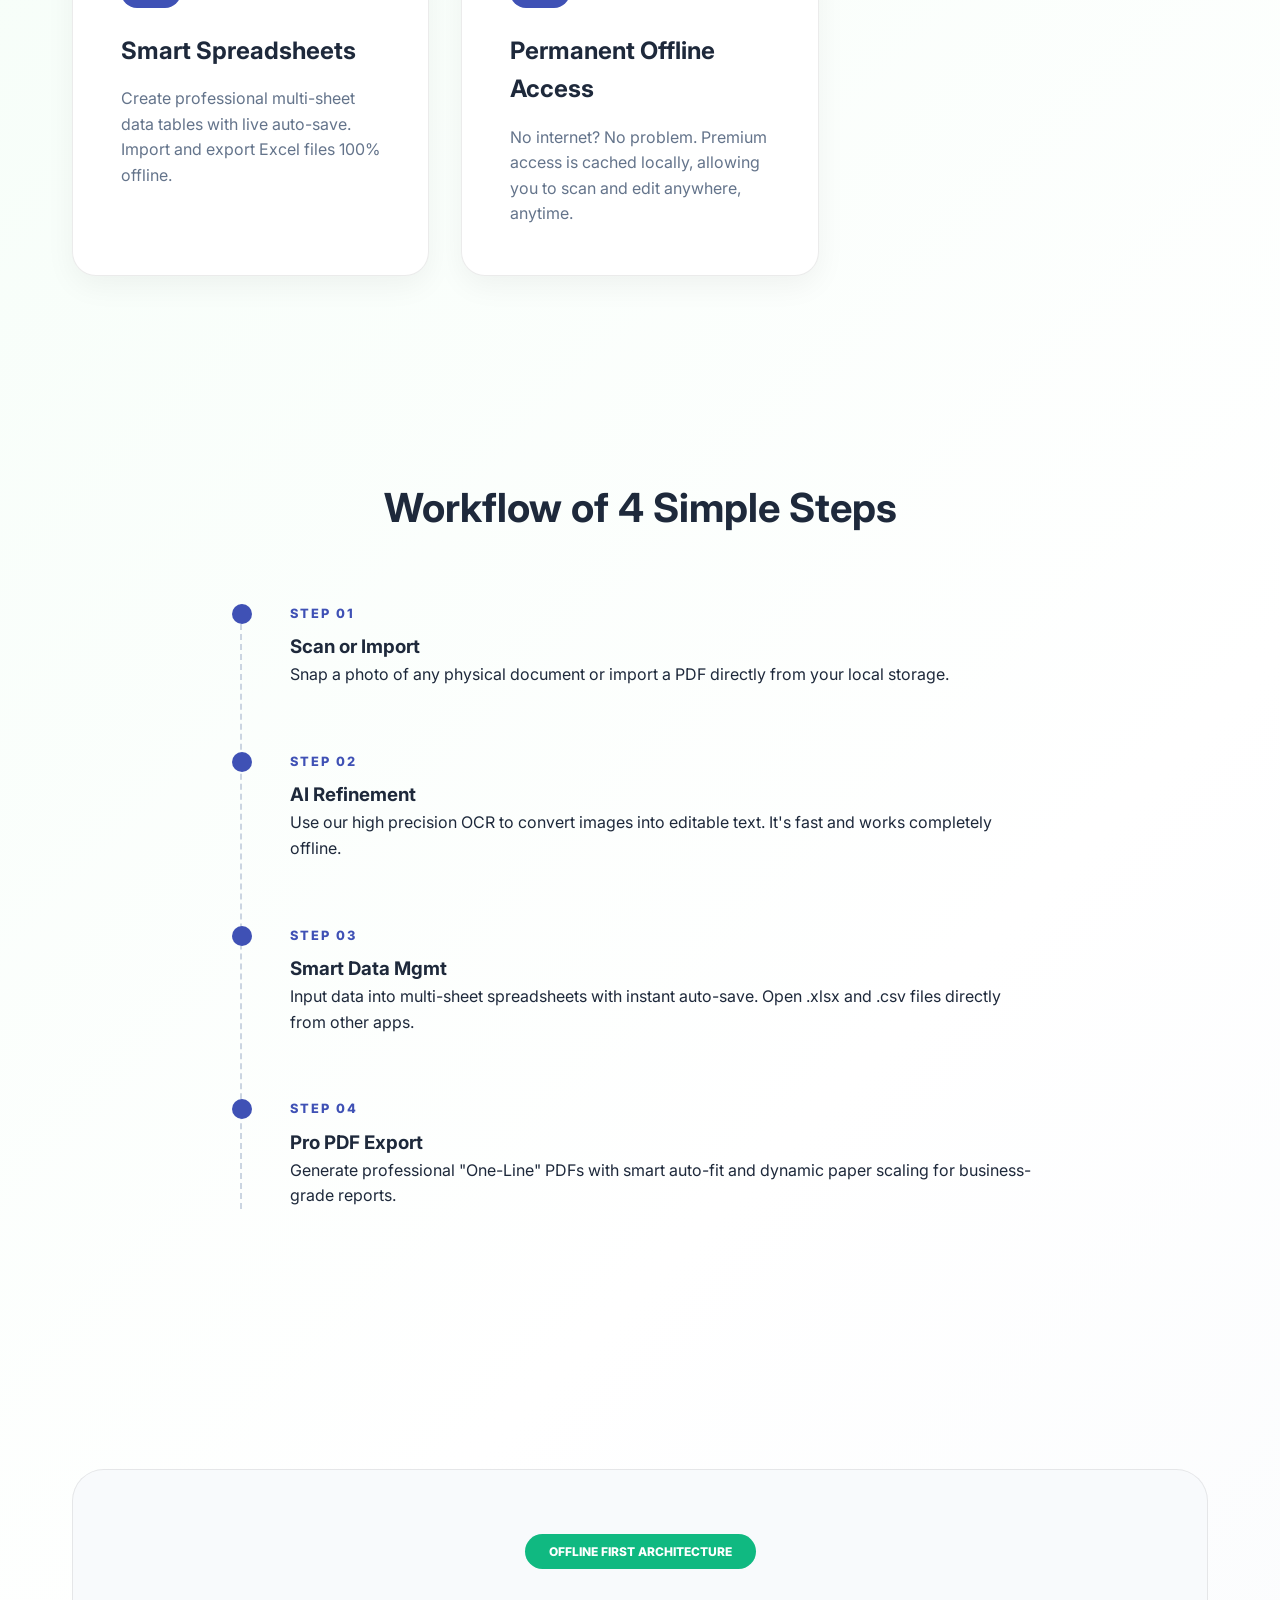
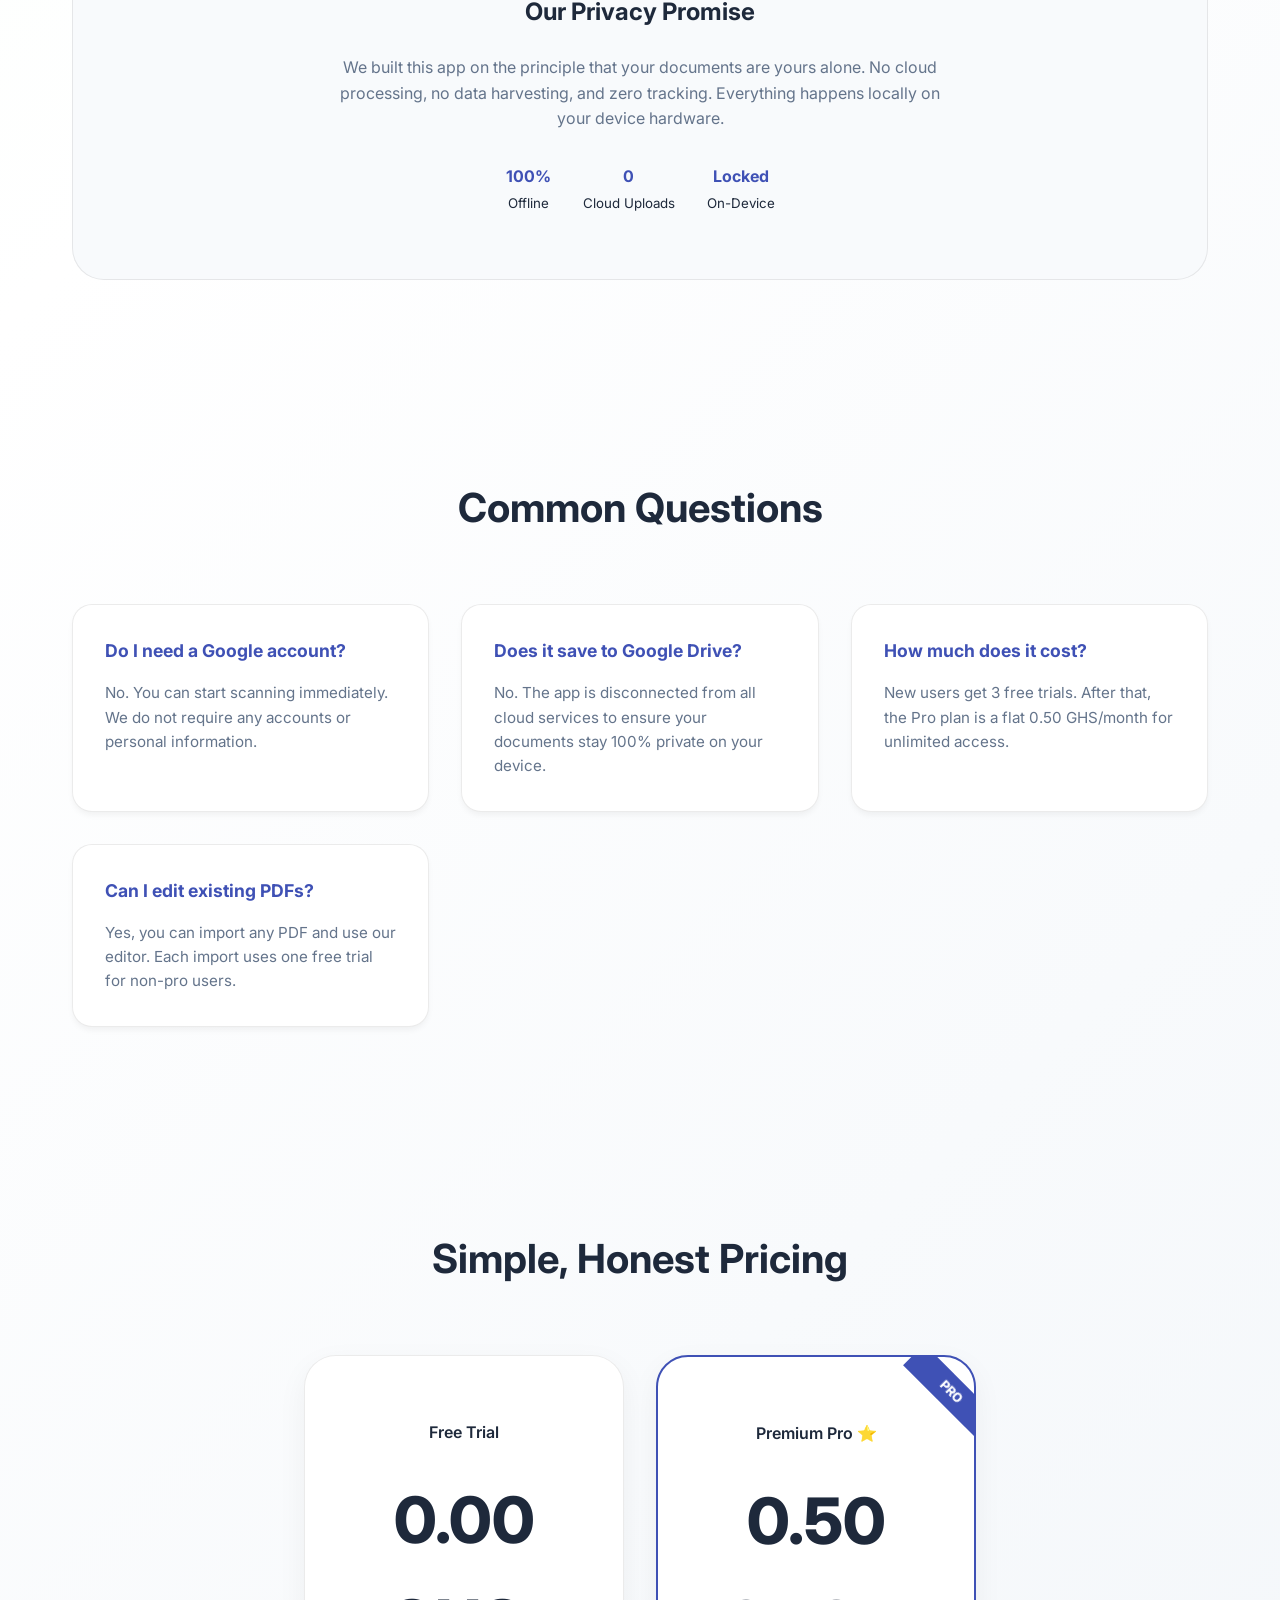
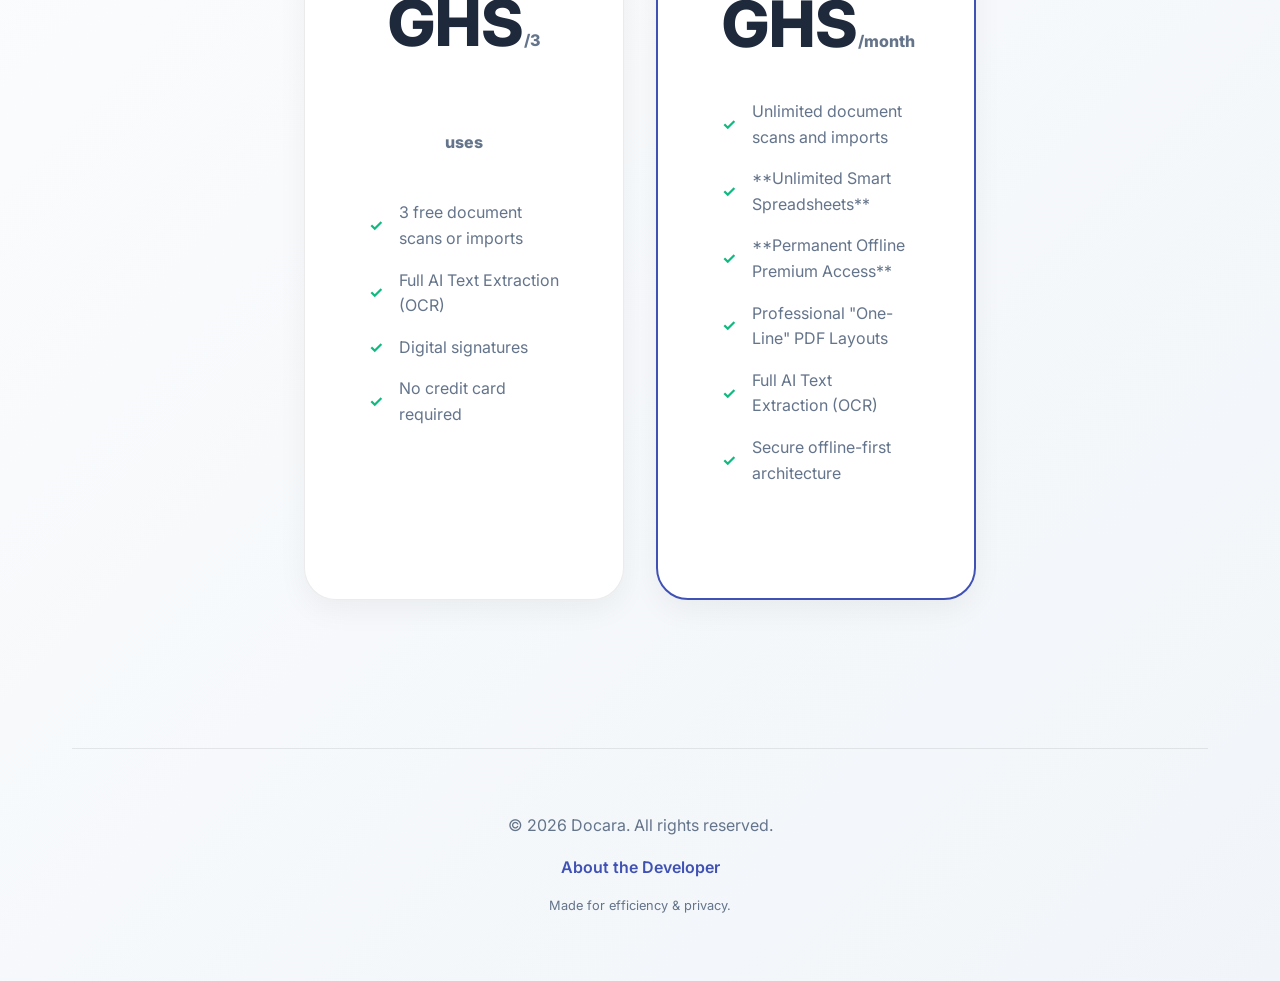
==== commit f633c104: "chore: release v1.2.0 with compressed APK and UI fixes (Clean Sync)" ====
--- a/landing_page/index.html
+++ b/landing_page/index.html
@@ -41,7 +41,7 @@
                     <h1>Scan, Spreadsheet & Sign with Ease.</h1>
                     <p class="hero-subtitle">The most powerful document toolkit for your mobile device. Now with **Smart Spreadsheets** and AI-powered auto-cropping for perfect scans every time.</p>
                     <div class="cta-group">
-                        <a href="Latest_Builds/PDF_Scanner_Latest.apk" class="btn btn-primary" download>
+                        <a href="Latest_Builds/Docara_v1.2.apk" class="btn btn-primary" download>
                             <svg width="24" height="24" viewBox="0 0 24 24" fill="none" stroke="currentColor"
                                 stroke-width="2" stroke-linecap="round" stroke-linejoin="round">
                                 <path d="M21 15v4a2 2 0 0 1-2 2H5a2 2 0 0 1-2-2v-4"></path>
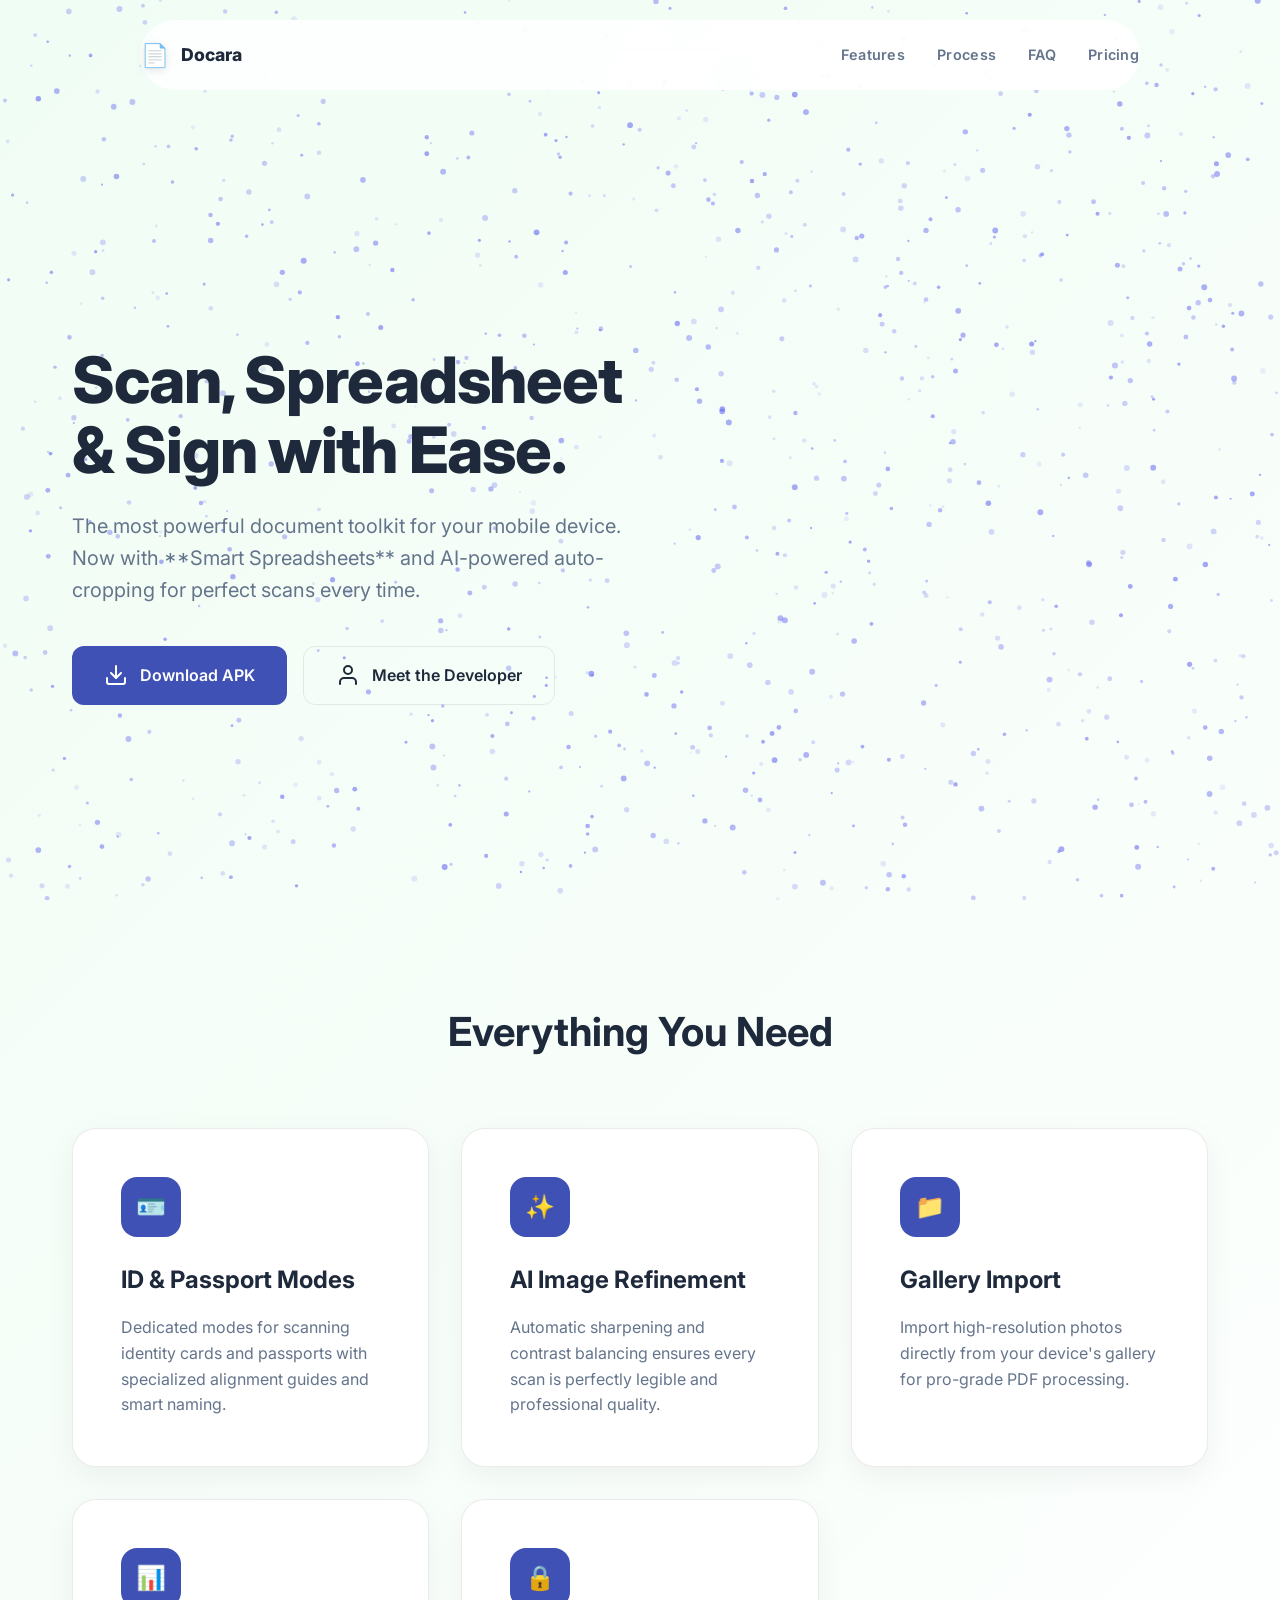
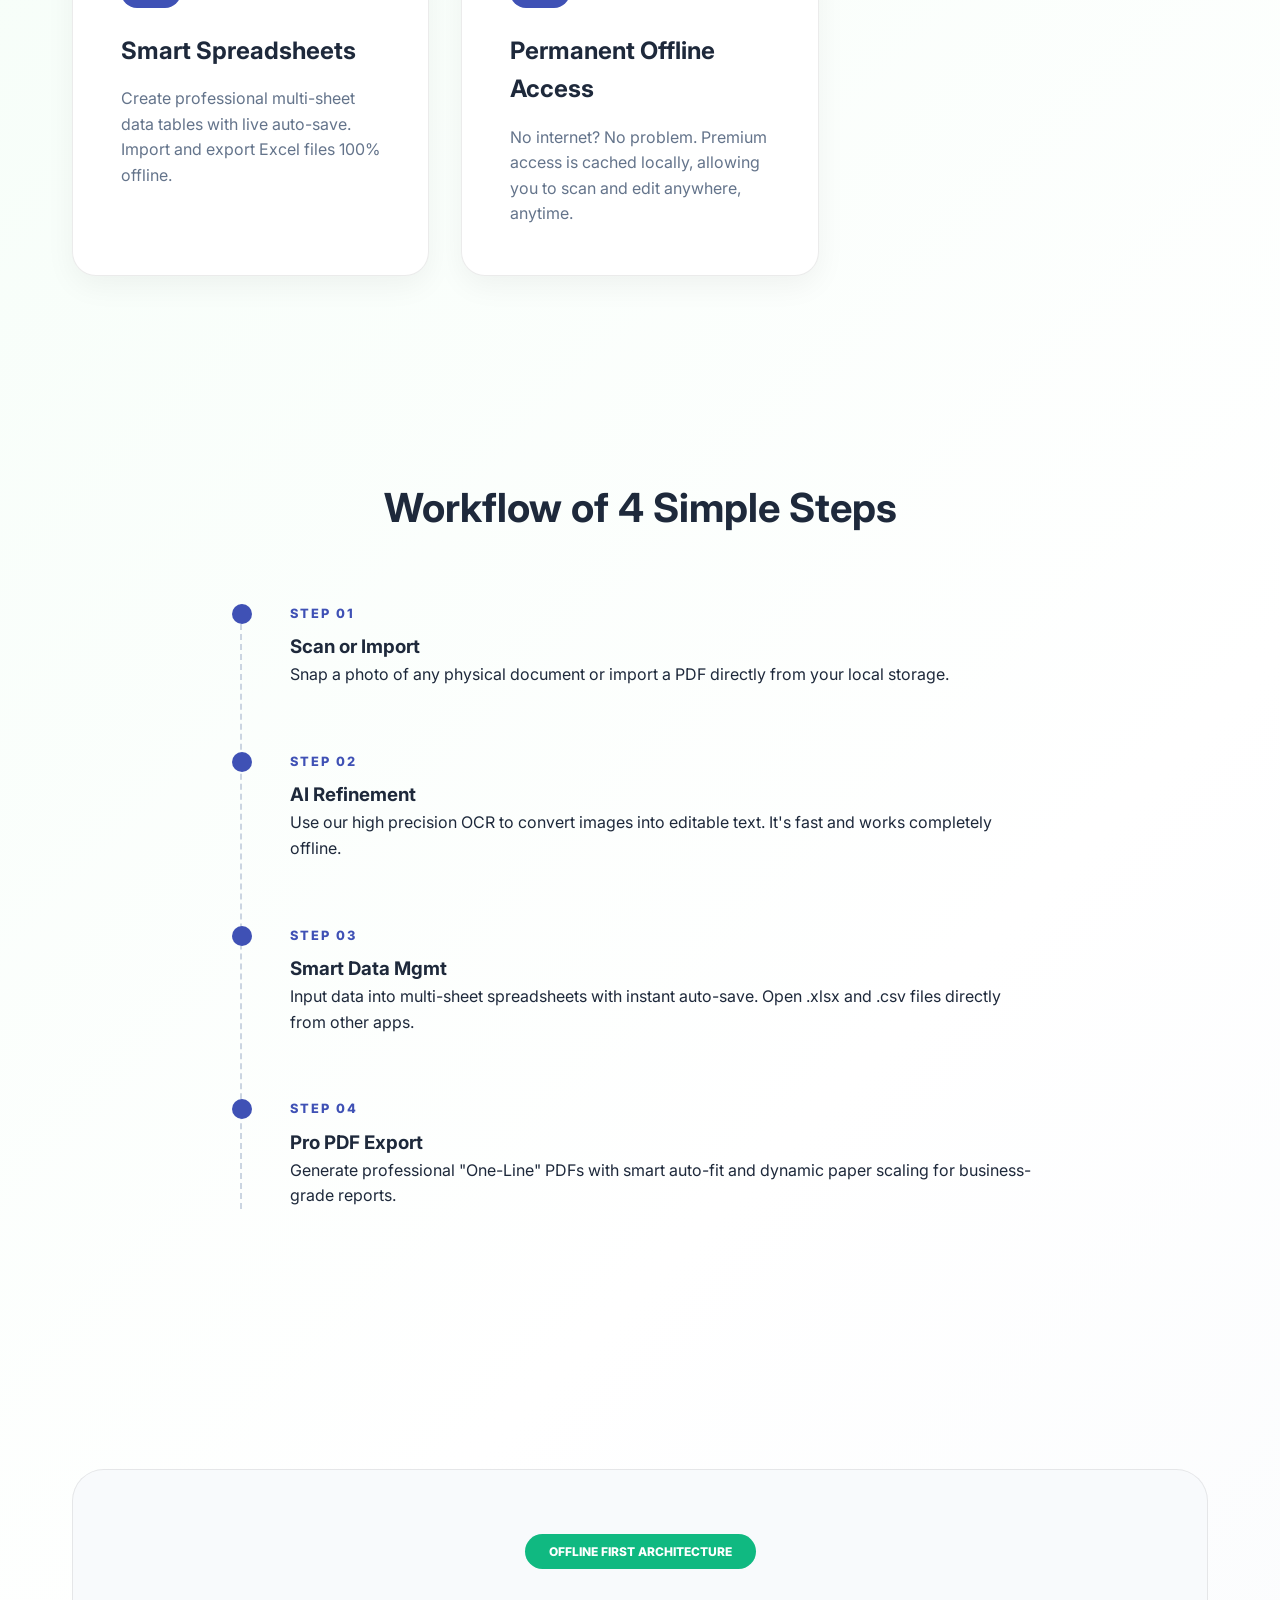
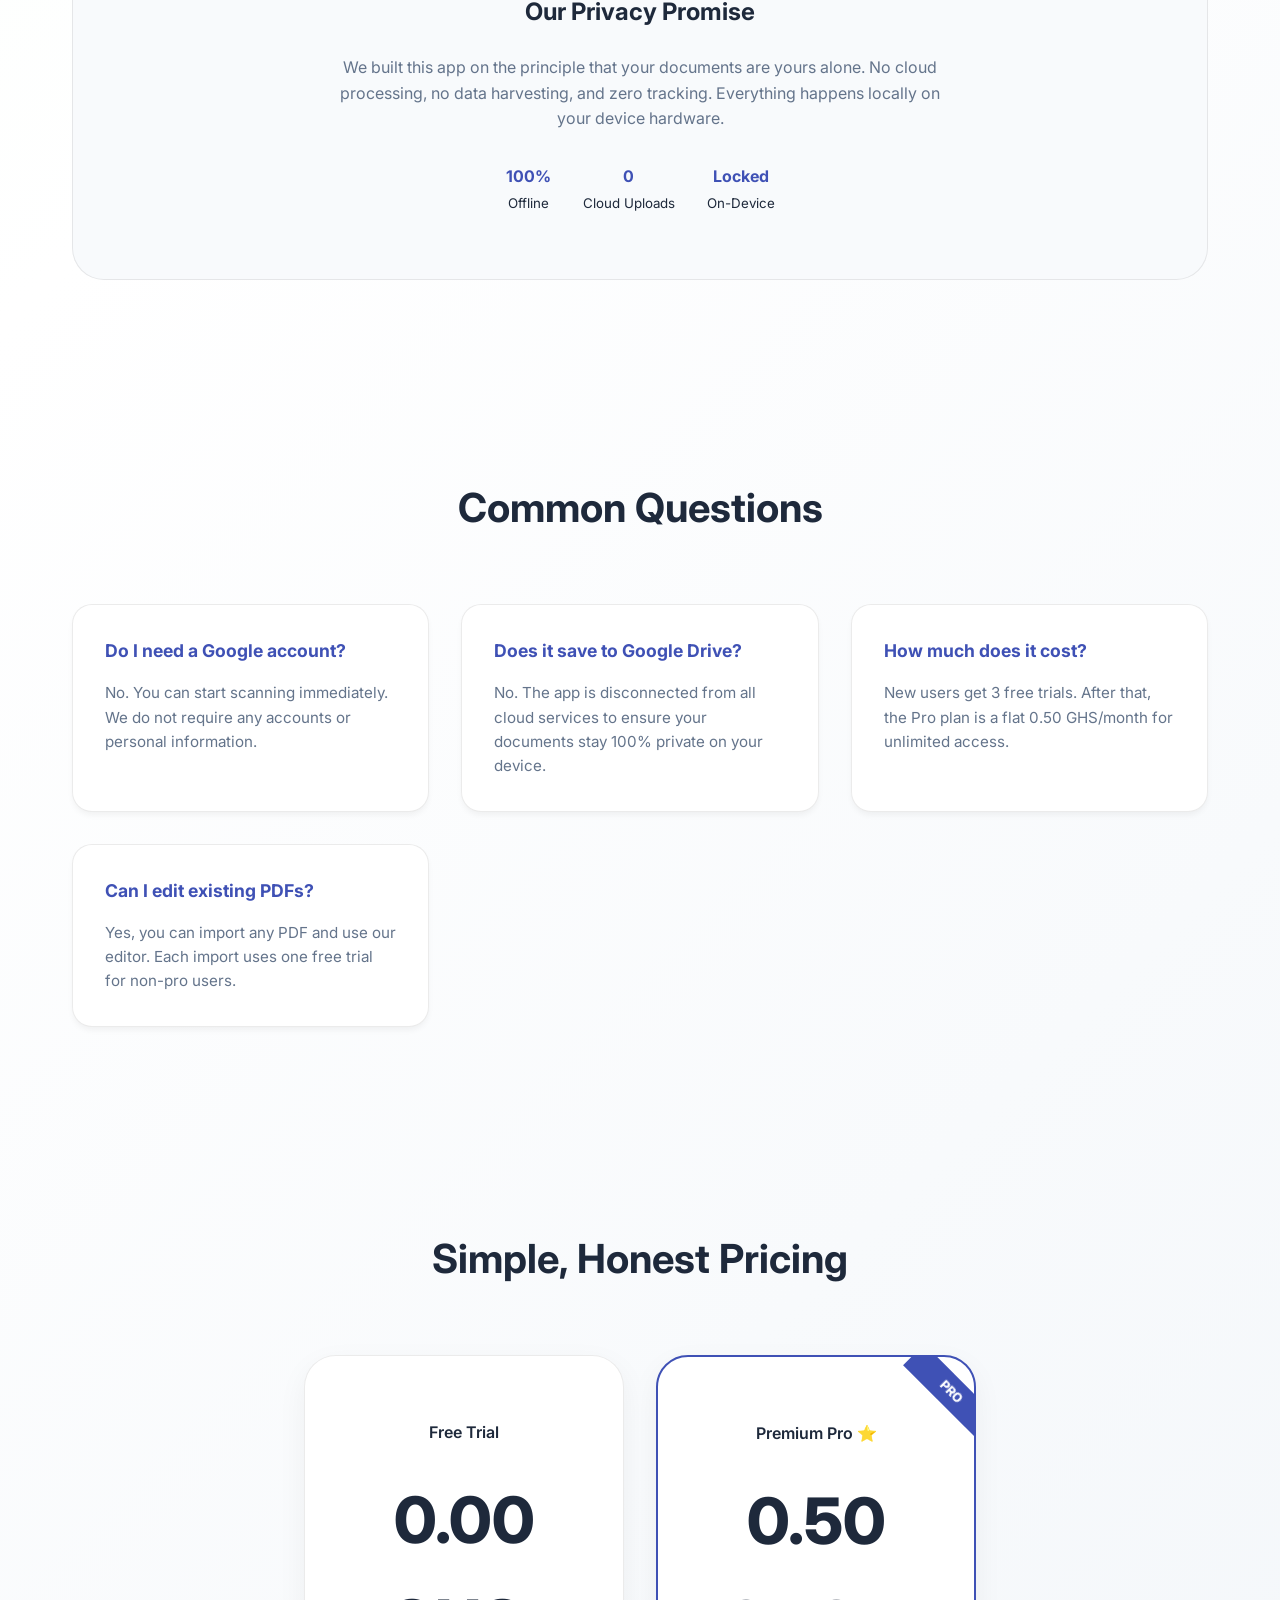
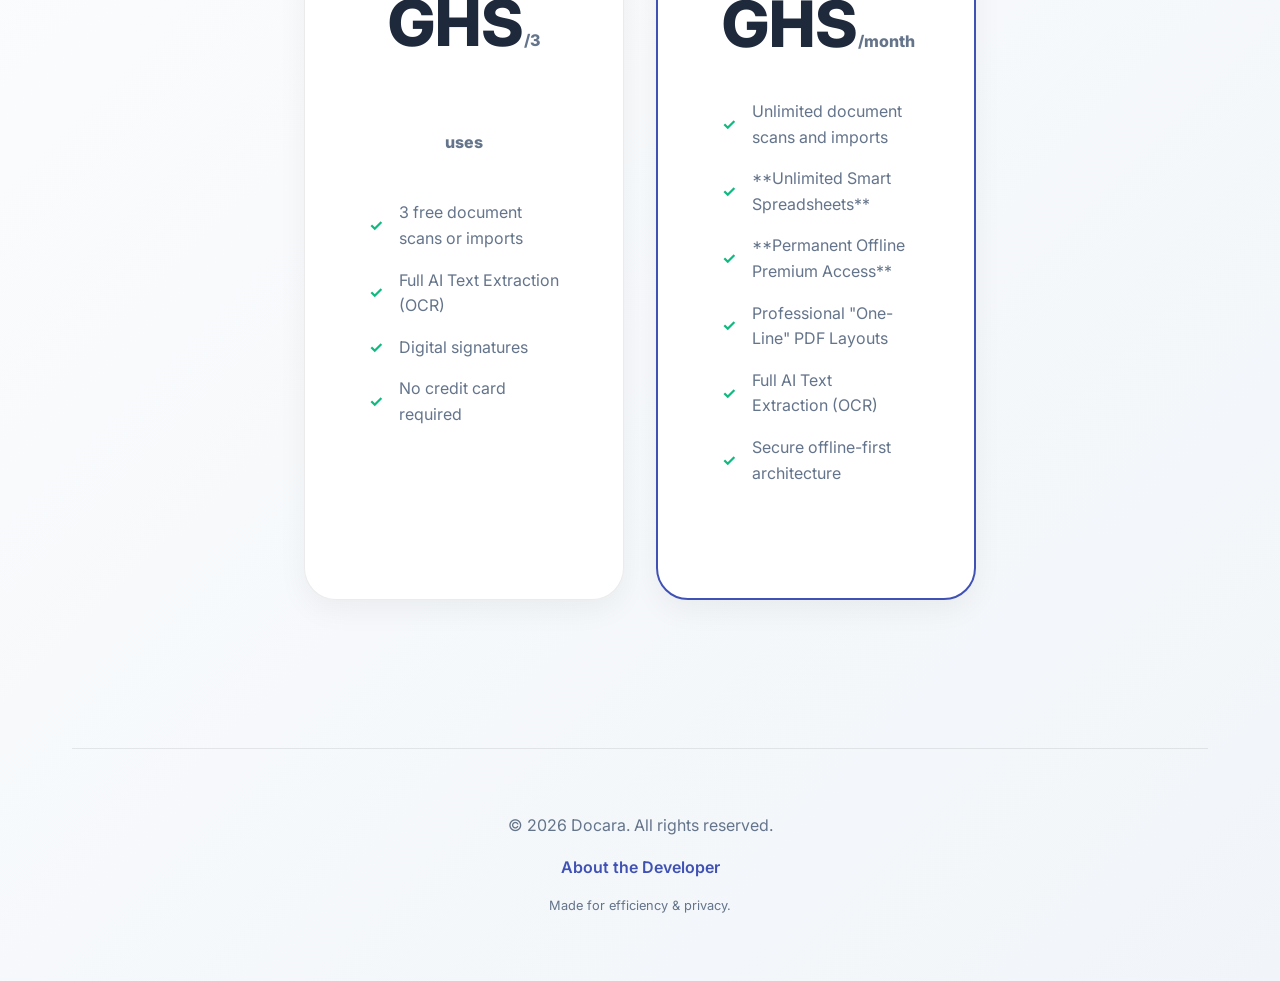
==== commit 5ef2e7f8: "Update website name to Docara" ====
--- a/landing_page/index.html
+++ b/landing_page/index.html
@@ -17,7 +17,7 @@
         <div class="nav-container">
             <a href="#" class="nav-logo">
                 <div class="logo-icon">📄</div>
-                <span>PDF Toolkit</span>
+                <span>Docara</span>
             </a>
             <div class="nav-links">
                 <a href="#features">Features</a>
